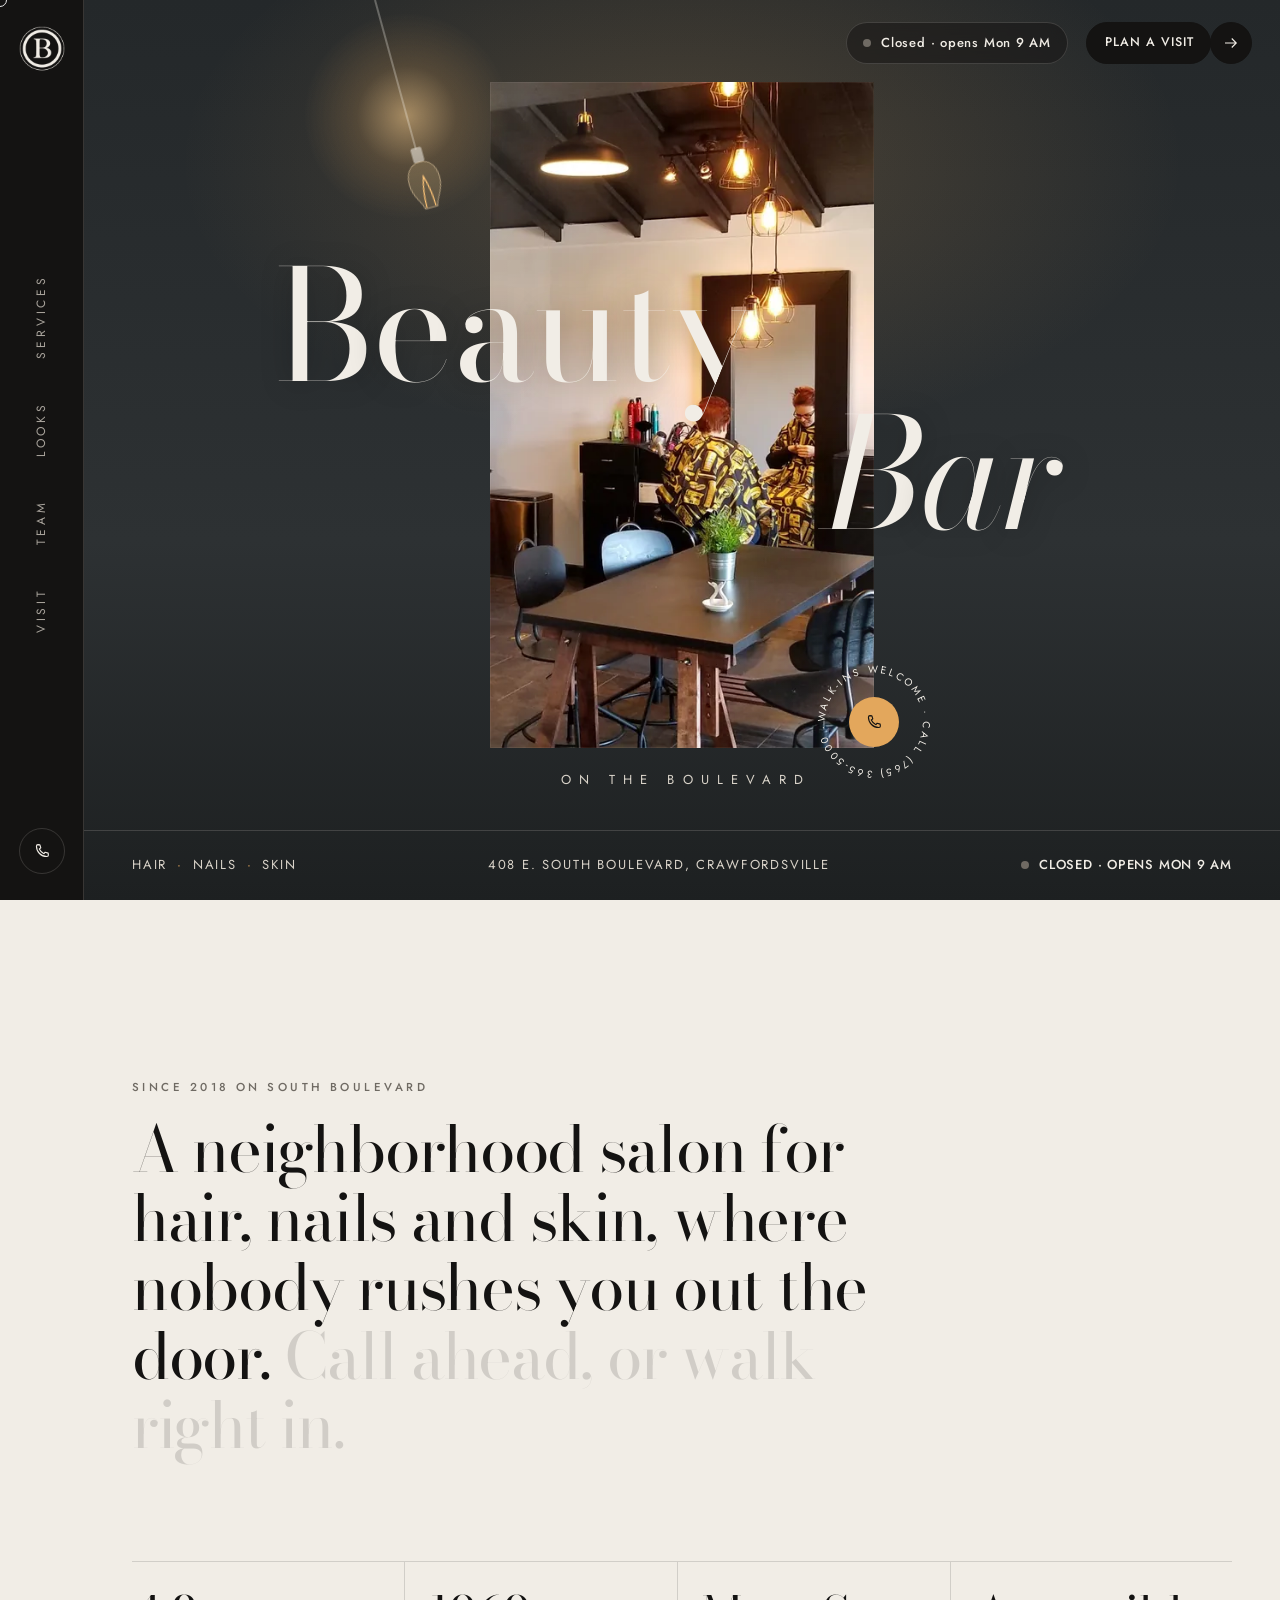
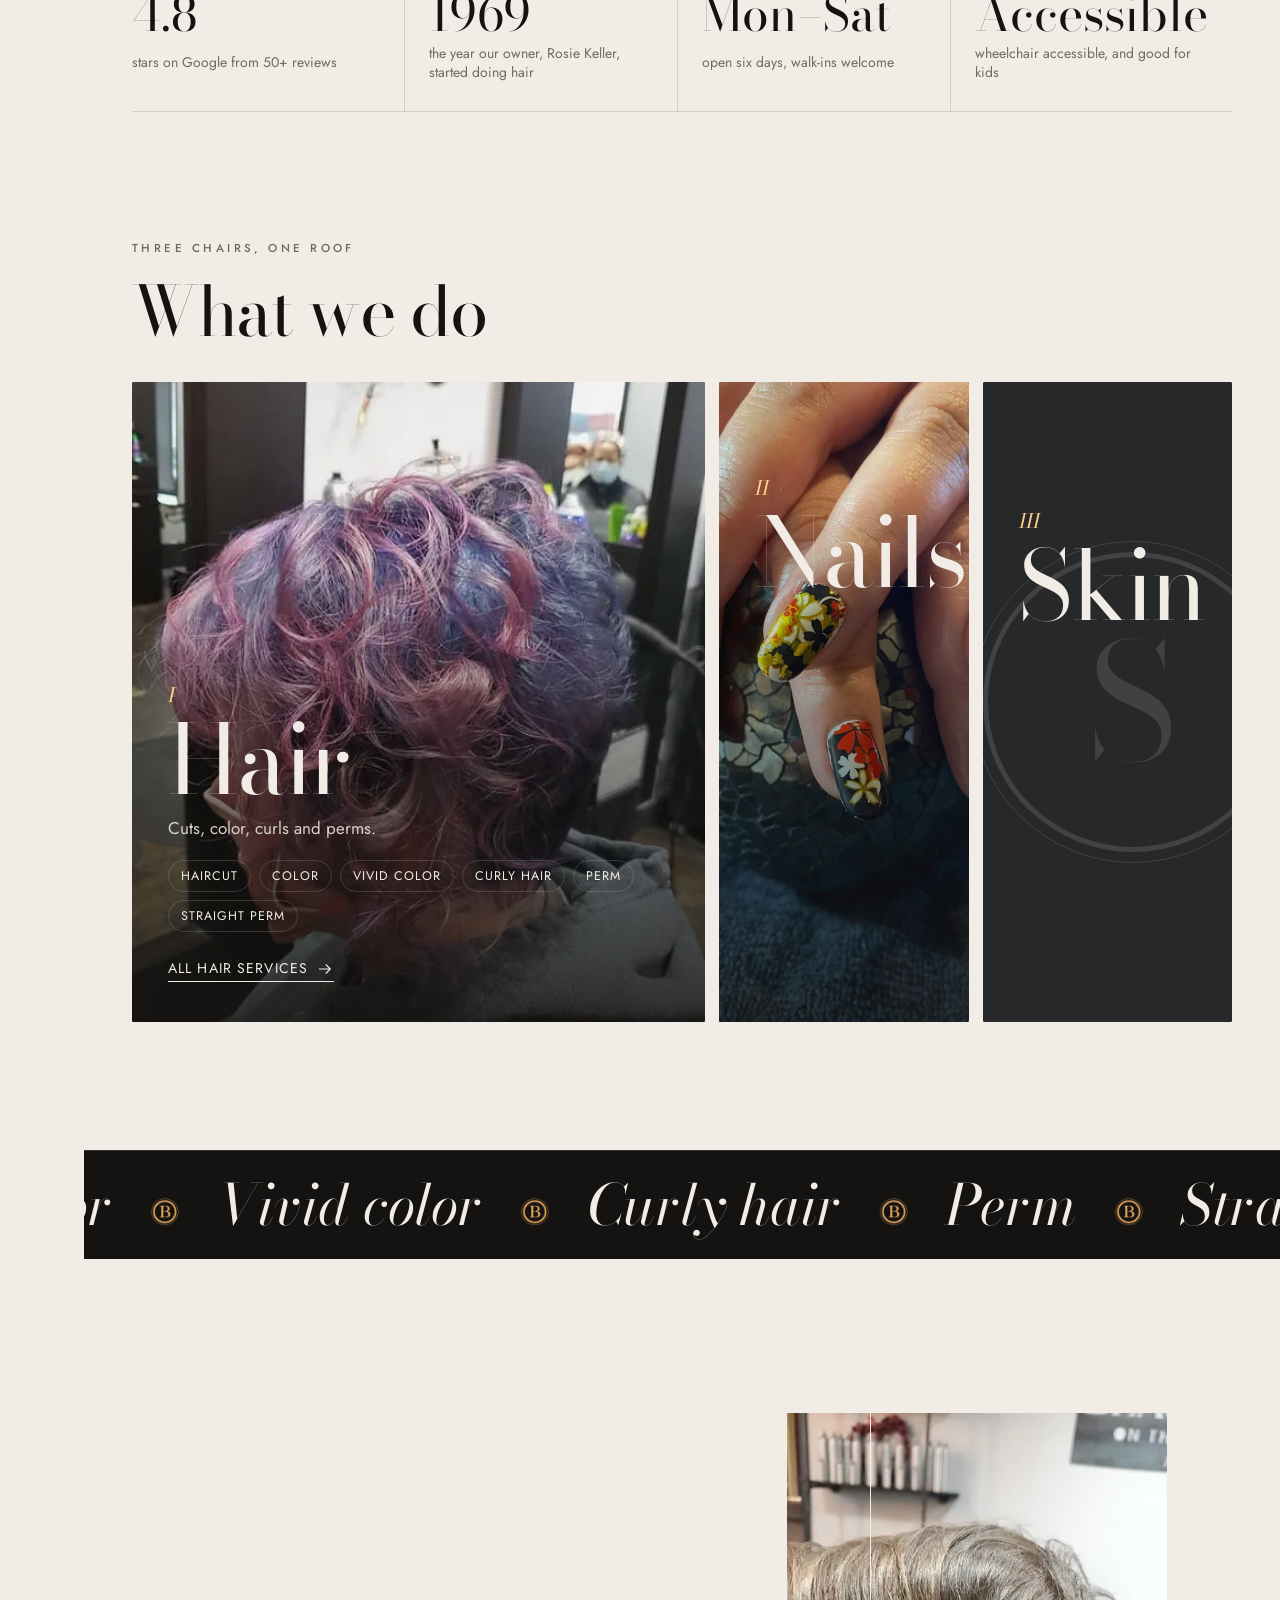
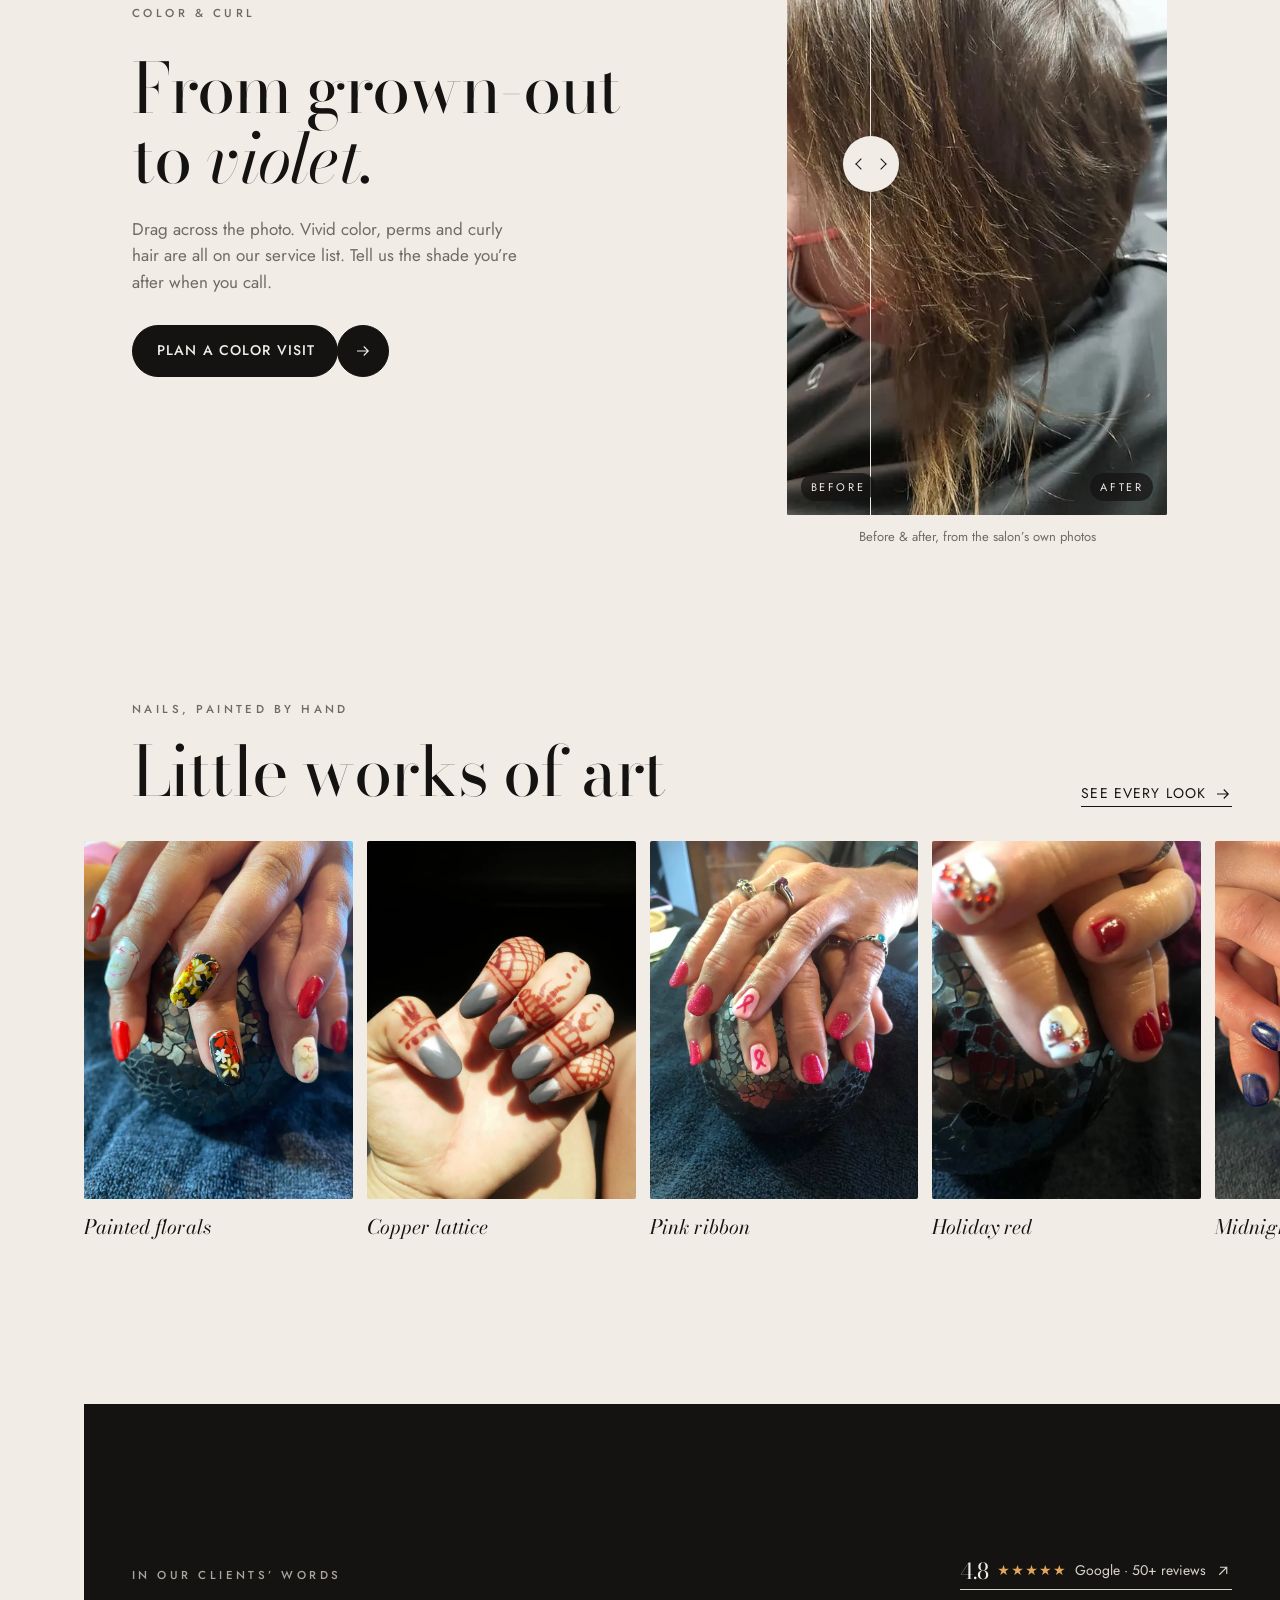
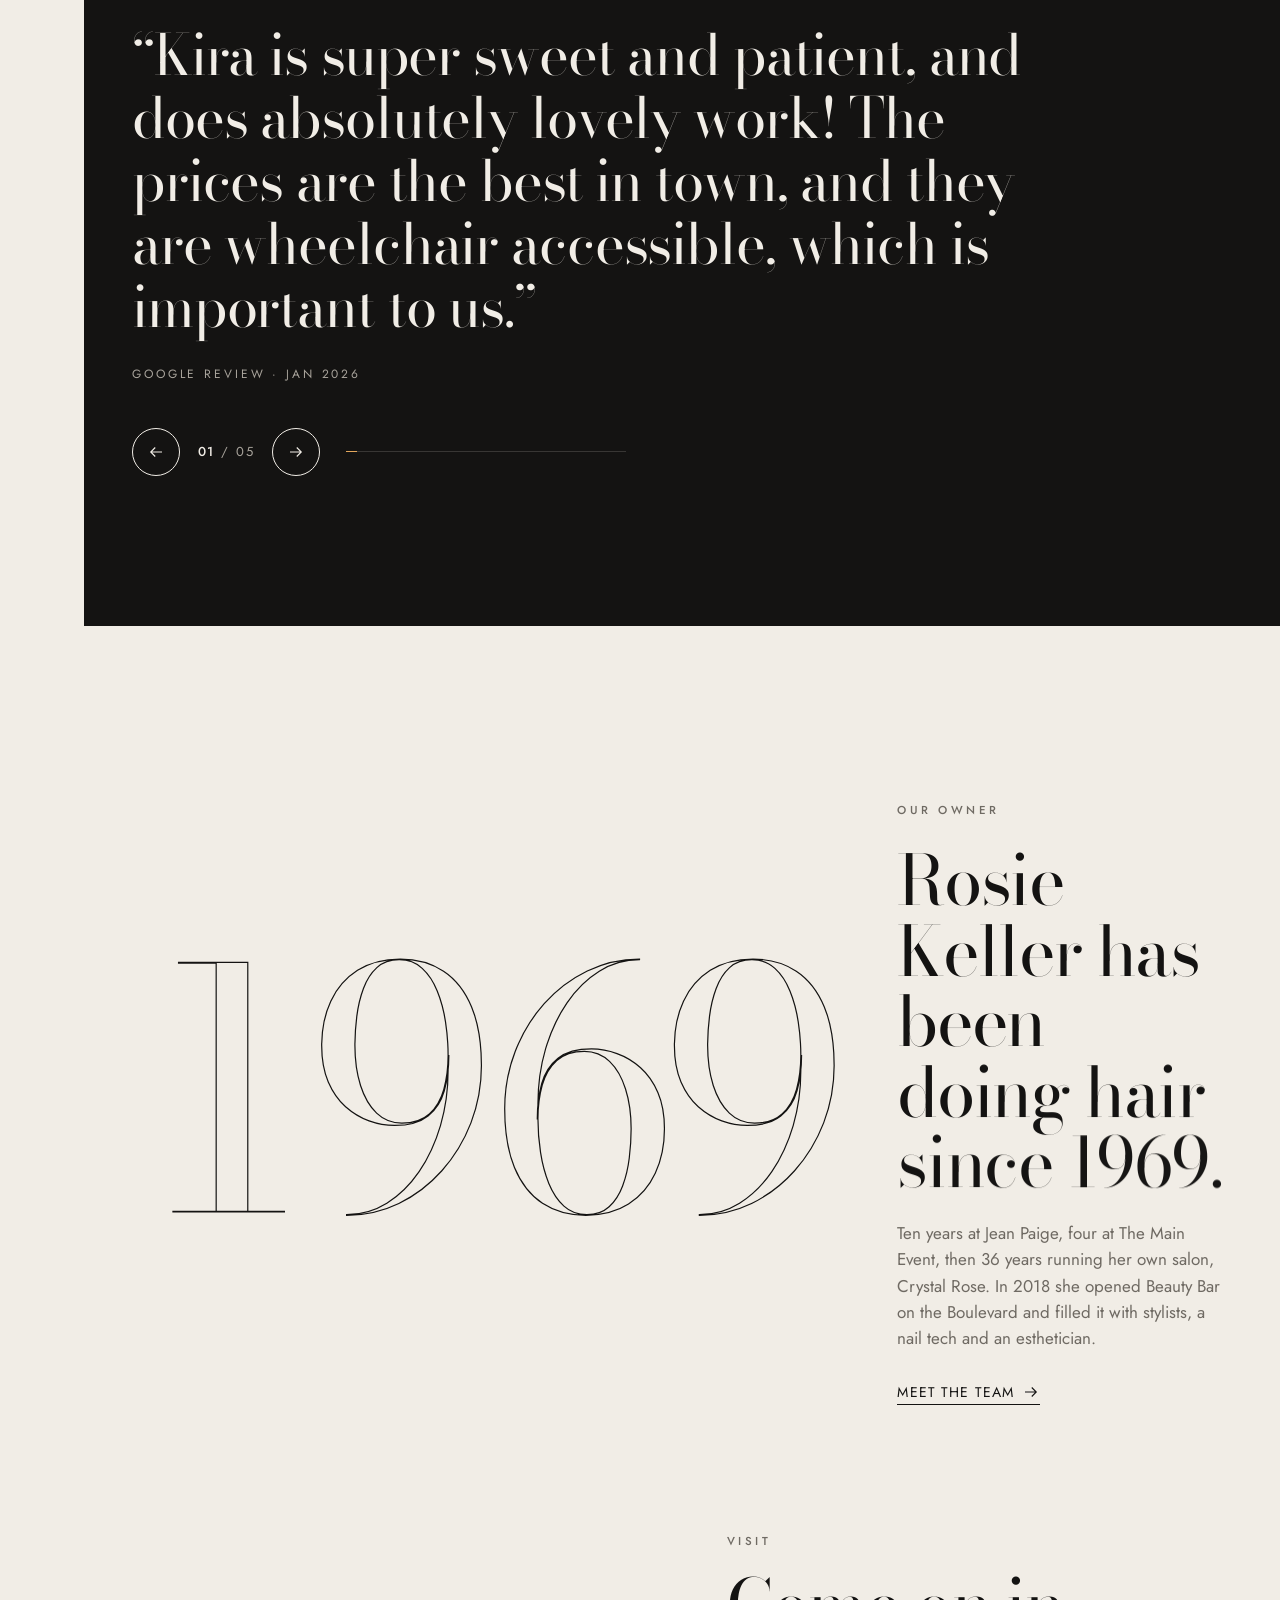
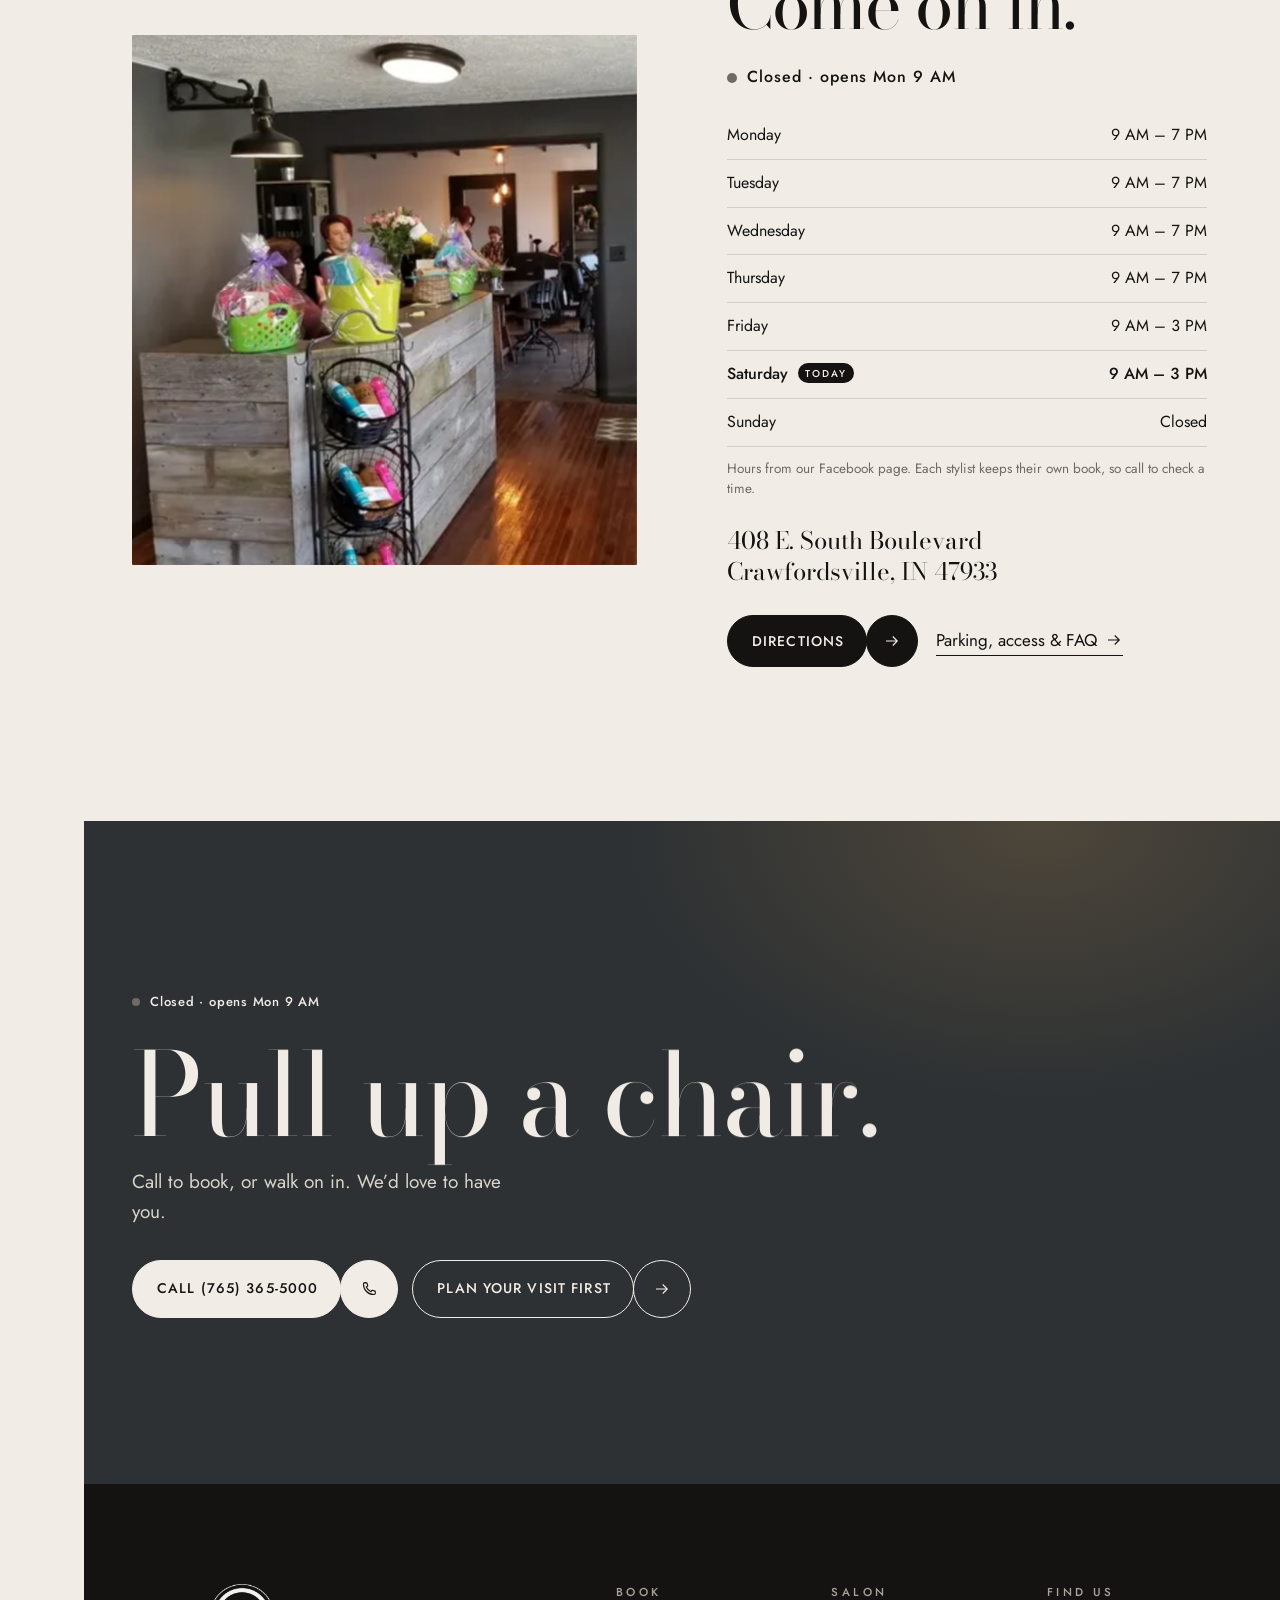
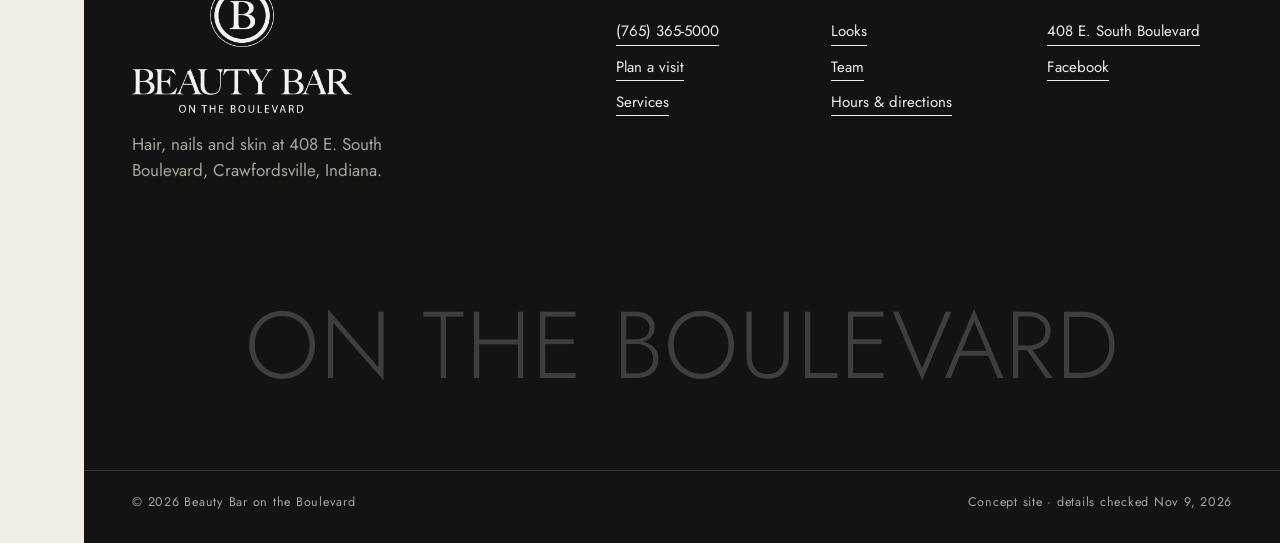
==== index.html @ 1f990bdb "Beauty Bar on the Boulevard concept site" ====
<!doctype html>
<html lang="en" class="no-js">
<head>
<meta charset="utf-8">
<meta name="viewport" content="width=device-width, initial-scale=1, viewport-fit=cover">
<title>Beauty Bar on the Boulevard · Hair, nails &amp; skin in Crawfordsville, IN</title>
<meta name="description" content="Hair, nail and skin salon at 408 E. South Boulevard, Crawfordsville, Indiana. Walk-ins welcome, or call (765) 365-5000.">
<meta name="theme-color" content="#141312">
<meta property="og:title" content="Beauty Bar on the Boulevard · Hair, nails &amp; skin in Crawfordsville, IN"><meta property="og:description" content="Hair, nail and skin salon at 408 E. South Boulevard, Crawfordsville, Indiana. Walk-ins welcome, or call (765) 365-5000."><meta property="og:type" content="website"><meta property="og:url" content="https://justuseflint.github.io/beauty-bar-boulevard/">
<meta property="og:image" content="https://justuseflint.github.io/beauty-bar-boulevard/assets/img/og.jpg">
<meta name="format-detection" content="telephone=no">
<link rel="canonical" href="https://justuseflint.github.io/beauty-bar-boulevard/">
<link rel="icon" href="./assets/img/favicon.png" type="image/png"><link rel="apple-touch-icon" href="./assets/img/apple-touch-icon.png">
<link rel="preconnect" href="https://fonts.googleapis.com"><link rel="preconnect" href="https://fonts.gstatic.com" crossorigin>
<link rel="stylesheet" href="https://fonts.googleapis.com/css2?family=Bodoni+Moda:ital,opsz,wght@0,6..96,400..800;1,6..96,400..700&family=Jost:wght@300..600&display=swap">
<link rel="stylesheet" href="./assets/css/site.css">
<script type="application/ld+json">{"@context":"https://schema.org","@type":"BeautySalon","name":"Beauty Bar on the Boulevard","telephone":"+1-765-365-5000","address":{"@type":"PostalAddress","streetAddress":"408 E. South Boulevard","addressLocality":"Crawfordsville","addressRegion":"IN","postalCode":"47933","addressCountry":"US"},"geo":{"@type":"GeoCoordinates","latitude":40.025111,"longitude":-86.89572},"sameAs":["https://www.facebook.com/beautybarontheboulevard"],"openingHoursSpecification":[{"@type":"OpeningHoursSpecification","dayOfWeek":["Monday","Tuesday","Wednesday","Thursday"],"opens":"09:00","closes":"19:00"},{"@type":"OpeningHoursSpecification","dayOfWeek":["Friday","Saturday"],"opens":"09:00","closes":"15:00"}]}</script>
<script>(function(d,w){var h=d.documentElement;h.className=h.className.replace('no-js','js');var rm=w.matchMedia&&w.matchMedia('(prefers-reduced-motion: reduce)').matches;if(!rm){h.classList.add('motion');try{if(sessionStorage.getItem('bb-pt')==='1')h.classList.add('pt-in')}catch(e){}}else{h.classList.add('no-motion')}setTimeout(function(){if(!w.__bbReady){h.classList.remove('motion','pt-in');h.classList.add('no-motion')}},4000)})(document,window)</script>
</head>
<body class="p-home">
<div class="iris" aria-hidden="true"><div class="iris-mark"><span class="mark " aria-hidden="true"></span></div></div>
<a class="skip" href="#main">Skip to content</a>
<aside class="rail" aria-label="Site">
  <a class="rail-home" href="./" aria-label="Beauty Bar on the Boulevard, home"><span class="mark " aria-hidden="true"></span></a>
  <nav class="rail-nav" aria-label="Primary"><a href="./services/"><span>Services</span></a><a href="./looks/"><span>Looks</span></a><a href="./team/"><span>Team</span></a><a href="./visit/"><span>Visit</span></a></nav>
  <a class="rail-call" href="tel:+17653655000" aria-label="Call (765) 365-5000"><svg class="i" viewBox="0 0 24 24" aria-hidden="true"><path d="M6.6 3.5l2.6.3 1.2 4-2 1.6a12 12 0 006.2 6.2l1.6-2 4 1.2.3 2.6c0 1-.9 2-2 2C10.8 19.4 4.6 13.2 4.6 5.5c0-1.1 1-2 2-2z" fill="none" stroke="currentColor" stroke-width="1.5" stroke-linejoin="round"/></svg></a>
</aside>
<div class="topr">
  <span class="status topr-status" data-status><i></i><span data-status-t>Open Mon–Sat</span></span>
  <a class="btn btn-sm btn-ink topr-plan" href="./plan/" data-magnetic><span class="btn-t">Plan a visit</span><span class="btn-o" aria-hidden="true"><svg class="i-arr" viewBox="0 0 24 24" aria-hidden="true"><path d="M4 12h15M13 6l6 6-6 6" fill="none" stroke="currentColor" stroke-width="1.5"/></svg></span></a>
</div>
<nav class="dock" aria-label="Quick">
  <a class="dock-home" href="./" aria-label="Home"><span class="mark " aria-hidden="true"></span></a>
  <a class="dock-b" href="tel:+17653655000"><svg class="i" viewBox="0 0 24 24" aria-hidden="true"><path d="M6.6 3.5l2.6.3 1.2 4-2 1.6a12 12 0 006.2 6.2l1.6-2 4 1.2.3 2.6c0 1-.9 2-2 2C10.8 19.4 4.6 13.2 4.6 5.5c0-1.1 1-2 2-2z" fill="none" stroke="currentColor" stroke-width="1.5" stroke-linejoin="round"/></svg><span>Call</span></a>
  <a class="dock-b dock-plan" href="./plan/"><span>Plan</span><b class="dock-n" data-tray-n hidden>0</b></a>
  <button class="dock-b dock-menu" type="button" aria-expanded="false" aria-controls="sheet" data-sheet-btn><span class="dm-i"><i></i><i></i></span><span class="dm-t">Index</span></button>
</nav>
<div class="sheet" id="sheet" data-sheet aria-hidden="true">
  <div class="sheet-in">
    <nav class="sheet-nav" aria-label="Mobile"><a href="./"><em>I</em><span>Home</span></a><a href="./services/"><em>II</em><span>Services</span></a><a href="./looks/"><em>III</em><span>Looks</span></a><a href="./team/"><em>IV</em><span>Team</span></a><a href="./visit/"><em>V</em><span>Visit</span></a><a href="./plan/"><em>VI</em><span>Plan a visit</span></a></nav>
    <div class="sheet-foot">
      <span class="status " data-status><i></i><span data-status-t>Open Mon–Sat</span></span>
      <p>408 E. South Boulevard<br>Crawfordsville, IN 47933</p>
      <a class="ul" href="tel:+17653655000">(765) 365-5000</a>
    </div>
  </div>
</div>
<main id="main">

<section class="hero" data-hero>
  <div class="hero-stage">
    <div class="lamp" data-lamp aria-hidden="true">
      <svg viewBox="0 0 60 260" class="lamp-svg"><line x1="30" y1="0" x2="30" y2="168" stroke="currentColor" stroke-width="1.2"/><rect x="24" y="166" width="12" height="16" rx="2" fill="currentColor"/><path d="M30 182c-11 0-17 9-17 21 0 14 9 22 10 30h14c1-8 10-16 10-30 0-12-6-21-17-21z" fill="rgba(255,214,150,.16)" stroke="rgba(255,226,180,.55)" stroke-width="1"/><path d="M25 232c0-12 2-24 5-34 3 10 5 22 5 34" fill="none" stroke="#FFC274" stroke-width="1.3"/></svg>
      <span class="lamp-glow"></span>
    </div>
    <h1 class="hero-h"><span class="sr-only">Beauty Bar on the Boulevard</span><span class="hh hh-1" data-chars aria-hidden="true">Beauty</span><span class="hh hh-2" data-chars aria-hidden="true">Bar</span></h1>
    <div class="mirror" data-mirror>
      <div class="mirror-pic" data-mirror-pic><img src="./assets/img/int-wide.webp" srcset="./assets/img/int-wide-s.webp 800w, ./assets/img/int-wide.webp 1600w" sizes="(min-width:1024px) 70vw, 120vw" alt="Inside Beauty Bar on the Boulevard: black-framed mirrors, Edison-bulb pendants, a brick wall and the shampoo chairs" width="1600" height="778" fetchpriority="high" decoding="async"></div>
    </div>
    <p class="hero-tag" data-track aria-hidden="true">On the Boulevard</p>
    <a class="badge" href="tel:+17653655000" aria-label="Walk-ins welcome. Call (765) 365-5000" data-magnetic>
      <svg viewBox="0 0 200 200" aria-hidden="true"><defs><path id="bc" d="M100,100 m-74,0 a74,74 0 1,1 148,0 a74,74 0 1,1 -148,0"/></defs><text><textPath href="#bc" textLength="460">Walk-ins welcome · Call (765) 365-5000 ·</textPath></text></svg>
      <span class="badge-c"><svg class="i" viewBox="0 0 24 24" aria-hidden="true"><path d="M6.6 3.5l2.6.3 1.2 4-2 1.6a12 12 0 006.2 6.2l1.6-2 4 1.2.3 2.6c0 1-.9 2-2 2C10.8 19.4 4.6 13.2 4.6 5.5c0-1.1 1-2 2-2z" fill="none" stroke="currentColor" stroke-width="1.5" stroke-linejoin="round"/></svg></span>
    </a>
  </div>
  <div class="hero-foot">
    <p>Hair <i>·</i> Nails <i>·</i> Skin</p>
    <p class="hero-addr">408 E. South Boulevard, Crawfordsville</p>
    <span class="status status-inv" data-status><i></i><span data-status-t>Open Mon–Sat</span></span>
  </div>
</section>

<section class="intro wrap" aria-labelledby="intro-h">
  <p class="eb ">Since 2018 on South Boulevard</p>
  <h2 id="intro-h" class="d-lg intro-h" data-scrub>A neighborhood salon for hair, nails and skin, where nobody rushes you out the door. Call ahead, or walk right in.</h2>
  <ul class="facts">
    <li data-rise><b>4.8</b><span>stars on Google from 50+ reviews</span></li>
    <li data-rise><b>1969</b><span>the year our owner, Rosie Keller, started doing hair</span></li>
    <li data-rise><b>Mon–Sat</b><span>open six days, walk-ins welcome</span></li>
    <li data-rise><b>Accessible</b><span>wheelchair accessible, and good for kids</span></li>
  </ul>
</section>

<section class="trio" aria-labelledby="trio-h">
  <div class="wrap trio-head">
    <p class="eb ">Three chairs, one roof</p>
    <h2 id="trio-h" class="d-lg" data-chars>What we do</h2>
  </div>
  <div class="trio-row" data-trio>
    <article class="panel panel-hair is-open" data-panel>
      <div class="panel-bg" data-iris><img src="./assets/img/curls-after-s.webp" srcset="./assets/img/curls-after-s.webp 800w, ./assets/img/curls-after.webp 521w" sizes="(min-width:1024px) 50vw, 100vw" alt="Short violet curls after a color appointment" width="521" height="960" loading="lazy" decoding="async"></div>
      <div class="panel-in">
        <p class="panel-n">I</p>
        <h3 class="panel-h">Hair</h3>
        <p class="panel-l">Cuts, color, curls and perms.</p>
        <ul class="panel-list"><li>Haircut</li><li>Color</li><li>Vivid color</li><li>Curly hair</li><li>Perm</li><li>Straight perm</li></ul>
        <a class="panel-a ul" href="./services/#hair">All hair services <svg class="i-arr" viewBox="0 0 24 24" aria-hidden="true"><path d="M4 12h15M13 6l6 6-6 6" fill="none" stroke="currentColor" stroke-width="1.5"/></svg></a>
      </div>
    </article><article class="panel panel-nails" data-panel>
      <div class="panel-bg" data-iris><img src="./assets/img/nails-floral-s.webp" srcset="./assets/img/nails-floral-s.webp 800w, ./assets/img/nails-floral.webp 1000w" sizes="(min-width:1024px) 50vw, 100vw" alt="Red nails with hand-painted yellow and white florals" width="1000" height="1333" loading="lazy" decoding="async"></div>
      <div class="panel-in">
        <p class="panel-n">II</p>
        <h3 class="panel-h">Nails</h3>
        <p class="panel-l">Manicures, pedicures, gel, acrylic and art.</p>
        <ul class="panel-list"><li>Manicure</li><li>Manicure & pedicure</li><li>Pedicure</li><li>Gel nails</li><li>Acrylic nails</li><li>Fill-in</li></ul>
        <a class="panel-a ul" href="./services/#nails">All nails services <svg class="i-arr" viewBox="0 0 24 24" aria-hidden="true"><path d="M4 12h15M13 6l6 6-6 6" fill="none" stroke="currentColor" stroke-width="1.5"/></svg></a>
      </div>
    </article><article class="panel panel-skin" data-panel>
      <div class="panel-bg panel-type" aria-hidden="true"><span class="ring ring-xl" aria-hidden="true"><span>S</span></span></div>
      <div class="panel-in">
        <p class="panel-n">III</p>
        <h3 class="panel-h">Skin</h3>
        <p class="panel-l">Waxing, facials and lash & brow. Ask what’s on the books.</p>
        <ul class="panel-list"><li>Facial waxing</li><li>Body waxing</li><li>Facial</li><li>Lash & brow tint</li><li>Makeup</li></ul>
        <a class="panel-a ul" href="./services/#skin">All skin services <svg class="i-arr" viewBox="0 0 24 24" aria-hidden="true"><path d="M4 12h15M13 6l6 6-6 6" fill="none" stroke="currentColor" stroke-width="1.5"/></svg></a>
      </div>
    </article>
  </div>
</section>

<section class="mq" aria-hidden="true"><div class="mq-track" data-mq><span>Haircut</span><i><span class="mark " aria-hidden="true"></span></i><span>Color</span><i><span class="mark " aria-hidden="true"></span></i><span>Vivid color</span><i><span class="mark " aria-hidden="true"></span></i><span>Curly hair</span><i><span class="mark " aria-hidden="true"></span></i><span>Perm</span><i><span class="mark " aria-hidden="true"></span></i><span>Straight perm</span><i><span class="mark " aria-hidden="true"></span></i><span>Kids’ cut</span><i><span class="mark " aria-hidden="true"></span></i><span>Extensions</span><i><span class="mark " aria-hidden="true"></span></i><span>Updo</span><i><span class="mark " aria-hidden="true"></span></i><span>Design cut</span><i><span class="mark " aria-hidden="true"></span></i><span>Manicure</span><i><span class="mark " aria-hidden="true"></span></i><span>Manicure & pedicure</span><i><span class="mark " aria-hidden="true"></span></i><span>Pedicure</span><i><span class="mark " aria-hidden="true"></span></i><span>Gel nails</span><i><span class="mark " aria-hidden="true"></span></i><span>Acrylic nails</span><i><span class="mark " aria-hidden="true"></span></i><span>Fill-in</span><i><span class="mark " aria-hidden="true"></span></i><span>Nail art</span><i><span class="mark " aria-hidden="true"></span></i><span>Polish change</span><i><span class="mark " aria-hidden="true"></span></i><span>Polish removal</span><i><span class="mark " aria-hidden="true"></span></i><span>Haircut</span><i><span class="mark " aria-hidden="true"></span></i><span>Color</span><i><span class="mark " aria-hidden="true"></span></i><span>Vivid color</span><i><span class="mark " aria-hidden="true"></span></i><span>Curly hair</span><i><span class="mark " aria-hidden="true"></span></i><span>Perm</span><i><span class="mark " aria-hidden="true"></span></i><span>Straight perm</span><i><span class="mark " aria-hidden="true"></span></i><span>Kids’ cut</span><i><span class="mark " aria-hidden="true"></span></i><span>Extensions</span><i><span class="mark " aria-hidden="true"></span></i><span>Updo</span><i><span class="mark " aria-hidden="true"></span></i><span>Design cut</span><i><span class="mark " aria-hidden="true"></span></i><span>Manicure</span><i><span class="mark " aria-hidden="true"></span></i><span>Manicure & pedicure</span><i><span class="mark " aria-hidden="true"></span></i><span>Pedicure</span><i><span class="mark " aria-hidden="true"></span></i><span>Gel nails</span><i><span class="mark " aria-hidden="true"></span></i><span>Acrylic nails</span><i><span class="mark " aria-hidden="true"></span></i><span>Fill-in</span><i><span class="mark " aria-hidden="true"></span></i><span>Nail art</span><i><span class="mark " aria-hidden="true"></span></i><span>Polish change</span><i><span class="mark " aria-hidden="true"></span></i><span>Polish removal</span><i><span class="mark " aria-hidden="true"></span></i></div></section>

<section class="feat wrap" aria-labelledby="feat-h">
  <div class="feat-copy">
    <p class="eb ">Color &amp; curl</p>
    <h2 id="feat-h" class="d-lg" data-chars>From grown-out to <em>violet.</em></h2>
    <p>Drag across the photo. Vivid color, perms and curly hair are all on our service list. Tell us the shade you&rsquo;re after when you call.</p>
    <a class="btn btn-ink" href="./plan/?s=color,vivid" data-magnetic ><span class="btn-t">Plan a color visit</span><span class="btn-o" aria-hidden="true"><svg class="i-arr" viewBox="0 0 24 24" aria-hidden="true"><path d="M4 12h15M13 6l6 6-6 6" fill="none" stroke="currentColor" stroke-width="1.5"/></svg></span></a>
  </div>
  <figure class="ba" data-ba>
  <div class="ba-stage" data-cursor="Drag">
    <img src="./assets/img/curls-before-s.webp" srcset="./assets/img/curls-before-s.webp 800w, ./assets/img/curls-before.webp 521w" sizes="(min-width:1024px) 34vw, 90vw" alt="Before: grown-out, straight light brown hair, seen from the side" width="521" height="960" loading="lazy" decoding="async" class="ba-img ba-before">
    <div class="ba-after" data-ba-after><img src="./assets/img/curls-after-s.webp" srcset="./assets/img/curls-after-s.webp 800w, ./assets/img/curls-after.webp 521w" sizes="(min-width:1024px) 34vw, 90vw" alt="After: short violet and plum curls, seen from the side" width="521" height="960" loading="lazy" decoding="async" class="ba-img"></div>
    <div class="ba-handle" data-ba-handle aria-hidden="true"><span></span></div>
    <span class="ba-l ba-l1" aria-hidden="true">Before</span><span class="ba-l ba-l2" aria-hidden="true">After</span>
    <input class="ba-range" type="range" min="0" max="100" value="50" aria-label="Slide to compare before and after" data-ba-range>
  </div>
  <figcaption>Before &amp; after, from the salon&rsquo;s own photos</figcaption>
</figure>
</section>

<section class="reel" aria-labelledby="reel-h">
  <div class="wrap reel-head">
    <div><p class="eb ">Nails, painted by hand</p><h2 id="reel-h" class="d-lg" data-chars>Little works of&nbsp;art</h2></div>
    <a class="ul reel-a" href="./looks/">See every look <svg class="i-arr" viewBox="0 0 24 24" aria-hidden="true"><path d="M4 12h15M13 6l6 6-6 6" fill="none" stroke="currentColor" stroke-width="1.5"/></svg></a>
  </div>
  <div class="reel-track" data-reel data-cursor="Drag" tabindex="0" aria-label="Nail art photos, scroll sideways">
    <figure class="reel-it"><img src="./assets/img/nails-floral-s.webp" srcset="./assets/img/nails-floral-s.webp 800w, ./assets/img/nails-floral.webp 1000w" sizes="(min-width:1024px) 22vw, 64vw" alt="Nail art on red" width="1000" height="1333" loading="lazy" decoding="async"><figcaption><span>Painted florals</span></figcaption></figure><figure class="reel-it"><img src="./assets/img/nails-lattice-s.webp" srcset="./assets/img/nails-lattice-s.webp 800w, ./assets/img/nails-lattice.webp 750w" sizes="(min-width:1024px) 22vw, 64vw" alt="Hand-painted grid on gray" width="750" height="1000" loading="lazy" decoding="async"><figcaption><span>Copper lattice</span></figcaption></figure><figure class="reel-it"><img src="./assets/img/nails-ribbon-s.webp" srcset="./assets/img/nails-ribbon-s.webp 800w, ./assets/img/nails-ribbon.webp 1000w" sizes="(min-width:1024px) 22vw, 64vw" alt="Ribbon accent nails" width="1000" height="1333" loading="lazy" decoding="async"><figcaption><span>Pink ribbon</span></figcaption></figure><figure class="reel-it"><img src="./assets/img/nails-holiday-s.webp" srcset="./assets/img/nails-holiday-s.webp 800w, ./assets/img/nails-holiday.webp 720w" sizes="(min-width:1024px) 22vw, 64vw" alt="Red with a bow accent" width="720" height="960" loading="lazy" decoding="async"><figcaption><span>Holiday red</span></figcaption></figure><figure class="reel-it"><img src="./assets/img/nails-blue-s.webp" srcset="./assets/img/nails-blue-s.webp 800w, ./assets/img/nails-blue.webp 1000w" sizes="(min-width:1024px) 22vw, 64vw" alt="Navy with gold detail" width="1000" height="1333" loading="lazy" decoding="async"><figcaption><span>Midnight & gold</span></figcaption></figure><figure class="reel-it"><img src="./assets/img/nails-pink-s.webp" srcset="./assets/img/nails-pink-s.webp 800w, ./assets/img/nails-pink.webp 720w" sizes="(min-width:1024px) 22vw, 64vw" alt="Pink with painted accents" width="720" height="960" loading="lazy" decoding="async"><figcaption><span>Pink marble</span></figcaption></figure><figure class="reel-it"><img src="./assets/img/nails-night-s.webp" srcset="./assets/img/nails-night-s.webp 800w, ./assets/img/nails-night.webp 720w" sizes="(min-width:1024px) 22vw, 64vw" alt="Black with silver art" width="720" height="960" loading="lazy" decoding="async"><figcaption><span>Black & silver</span></figcaption></figure><figure class="reel-it"><img src="./assets/img/nails-slate-s.webp" srcset="./assets/img/nails-slate-s.webp 800w, ./assets/img/nails-slate.webp 720w" sizes="(min-width:1024px) 22vw, 64vw" alt="Black and slate with accents" width="720" height="960" loading="lazy" decoding="async"><figcaption><span>Slate set</span></figcaption></figure>
  </div>
</section>

<section class="voices" aria-labelledby="voices-h" data-voices>
  <div class="wrap voices-in">
    <div class="voices-top">
      <h2 id="voices-h" class="eb">In our clients&rsquo; words</h2>
      <a class="voices-rate ul" href="https://www.google.com/maps/search/?api=1&query=Beauty+Bar+On+The+Boulevard+Crawfordsville+IN" target="_blank" rel="noopener"><b>4.8</b> <span class="stars" aria-hidden="true">★★★★★</span> Google · 50+ reviews <svg class="i-arr" viewBox="0 0 24 24" aria-hidden="true"><path d="M7 17L17 7M8 7h9v9" fill="none" stroke="currentColor" stroke-width="1.5"/></svg></a>
    </div>
    <div class="voices-stage" aria-live="polite">
      <blockquote class="voice is-on" data-voice><p class="d-md">&ldquo;Kira is super sweet and patient, and does absolutely lovely work! The prices are the best in town, and they are wheelchair accessible, which is important to us.&rdquo;</p><footer>Google review · Jan 2026</footer></blockquote><blockquote class="voice" data-voice><p class="d-md">&ldquo;Friendly service and they don’t rush you out the door. My stylist took her time and did as I asked.&rdquo;</p><footer>Google review</footer></blockquote><blockquote class="voice" data-voice><p class="d-md">&ldquo;Marcie did my nails today and she did a fantastic job. You can tell she cares about her work and her clients.&rdquo;</p><footer>Google review · Oct 2023</footer></blockquote><blockquote class="voice" data-voice><p class="d-md">&ldquo;Called for an appointment for a haircut and they got me in the next morning!&rdquo;</p><footer>Google review · Aug 2022</footer></blockquote><blockquote class="voice" data-voice><p class="d-md">&ldquo;One of the best salons I’ve ever been to. Thanks for taking care of my curly hair.&rdquo;</p><footer>Google review</footer></blockquote>
    </div>
    <div class="voices-ctl">
      <button type="button" class="rbtn" data-voice-prev aria-label="Previous review"><svg viewBox="0 0 24 24" aria-hidden="true"><path d="M20 12H5M11 6l-6 6 6 6" fill="none" stroke="currentColor" stroke-width="1.5"/></svg></button>
      <span class="voices-n"><b data-voice-n>01</b> / 05</span>
      <button type="button" class="rbtn" data-voice-next aria-label="Next review"><svg class="i-arr" viewBox="0 0 24 24" aria-hidden="true"><path d="M4 12h15M13 6l6 6-6 6" fill="none" stroke="currentColor" stroke-width="1.5"/></svg></button>
      <span class="voices-bar" aria-hidden="true"><i data-voice-bar></i></span>
    </div>
  </div>
</section>

<section class="since wrap" aria-labelledby="since-h" data-since>
  <div class="since-num" aria-hidden="true"><span data-year>1969</span></div>
  <div class="since-copy">
    <p class="eb ">Our owner</p>
    <h2 id="since-h" class="d-lg" data-chars>Rosie Keller has been doing hair since&nbsp;1969.</h2>
    <p>Ten years at Jean Paige, four at The Main Event, then 36 years running her own salon, Crystal Rose. In 2018 she opened Beauty Bar on the Boulevard and filled it with stylists, a nail tech and an esthetician.</p>
    <a class="ul" href="./team/">Meet the team <svg class="i-arr" viewBox="0 0 24 24" aria-hidden="true"><path d="M4 12h15M13 6l6 6-6 6" fill="none" stroke="currentColor" stroke-width="1.5"/></svg></a>
  </div>
</section>

<section class="visit-b wrap" aria-labelledby="vb-h">
  <div class="vb-pic" data-iris><img src="./assets/img/reception-s.webp" srcset="./assets/img/reception-s.webp 800w, ./assets/img/reception.webp 1600w" sizes="(min-width:1024px) 45vw, 100vw" alt="The reception desk of reclaimed barn wood, with gift baskets and a polish rack" width="1600" height="778" loading="lazy" decoding="async"></div>
  <div class="vb-copy">
    <p class="eb ">Visit</p>
    <h2 id="vb-h" class="d-lg" data-chars>Come on in.</h2>
    <span class="status status-lg" data-status><i></i><span data-status-t>Open Mon–Sat</span></span>
    <table class="hours " data-hours><caption class="sr-only">Opening hours</caption><tbody><tr data-day="1"><th scope="row">Monday</th><td>9 AM – 7 PM</td></tr><tr data-day="2"><th scope="row">Tuesday</th><td>9 AM – 7 PM</td></tr><tr data-day="3"><th scope="row">Wednesday</th><td>9 AM – 7 PM</td></tr><tr data-day="4"><th scope="row">Thursday</th><td>9 AM – 7 PM</td></tr><tr data-day="5"><th scope="row">Friday</th><td>9 AM – 3 PM</td></tr><tr data-day="6"><th scope="row">Saturday</th><td>9 AM – 3 PM</td></tr><tr data-day="0"><th scope="row">Sunday</th><td>Closed</td></tr></tbody></table>
    <p class="fine">Hours from our Facebook page. Each stylist keeps their own book, so call to check a time.</p>
    <p class="vb-addr">408 E. South Boulevard<br>Crawfordsville, IN 47933</p>
    <div class="row-btns"><a class="btn btn-ink" href="https://www.google.com/maps/search/?api=1&query=Beauty+Bar+on+the+Boulevard%2C+408+E+South+Blvd%2C+Crawfordsville%2C+IN+47933" data-magnetic target="_blank" rel="noopener"><span class="btn-t">Directions</span><span class="btn-o" aria-hidden="true"><svg class="i-arr" viewBox="0 0 24 24" aria-hidden="true"><path d="M4 12h15M13 6l6 6-6 6" fill="none" stroke="currentColor" stroke-width="1.5"/></svg></span></a><a class="ul" href="./visit/">Parking, access &amp; FAQ <svg class="i-arr" viewBox="0 0 24 24" aria-hidden="true"><path d="M4 12h15M13 6l6 6-6 6" fill="none" stroke="currentColor" stroke-width="1.5"/></svg></a></div>
  </div>
</section>
</main>
<section class="cta" aria-labelledby="cta-h">
  <div class="cta-in wrap">
    <span class="status status-inv" data-status><i></i><span data-status-t>Open Mon–Sat</span></span>
    <h2 id="cta-h" class="d-xl" data-chars>Pull up a&nbsp;chair.</h2>
    <p class="cta-p">Call to book, or walk on in. We&rsquo;d love to have you.</p>
    <div class="cta-btns"><a class="btn btn-call btn-light btn-lg" href="tel:+17653655000" data-magnetic><span class="btn-t">Call (765) 365-5000</span><span class="btn-o" aria-hidden="true"><svg class="i" viewBox="0 0 24 24" aria-hidden="true"><path d="M6.6 3.5l2.6.3 1.2 4-2 1.6a12 12 0 006.2 6.2l1.6-2 4 1.2.3 2.6c0 1-.9 2-2 2C10.8 19.4 4.6 13.2 4.6 5.5c0-1.1 1-2 2-2z" fill="none" stroke="currentColor" stroke-width="1.5" stroke-linejoin="round"/></svg></span></a><a class="btn btn-ghost-inv btn-lg" href="./plan/" data-magnetic ><span class="btn-t">Plan your visit first</span><span class="btn-o" aria-hidden="true"><svg class="i-arr" viewBox="0 0 24 24" aria-hidden="true"><path d="M4 12h15M13 6l6 6-6 6" fill="none" stroke="currentColor" stroke-width="1.5"/></svg></span></a></div>
  </div>
</section>
<footer class="ftr">
  <div class="wrap ftr-top">
    <div class="ftr-brand">
      <img class="ftr-logo" src="./assets/img/logo.png" alt="Beauty Bar on the Boulevard logo" width="750" height="437" loading="lazy">
      <p>Hair, nails and skin at 408 E. South Boulevard, Crawfordsville, Indiana.</p>
    </div>
    <div class="ftr-cols">
      <div><p class="eb">Book</p><ul><li><a class="ul" href="tel:+17653655000">(765) 365-5000</a></li><li><a class="ul" href="./plan/">Plan a visit</a></li><li><a class="ul" href="./services/">Services</a></li></ul></div>
      <div><p class="eb">Salon</p><ul><li><a class="ul" href="./looks/">Looks</a></li><li><a class="ul" href="./team/">Team</a></li><li><a class="ul" href="./visit/">Hours &amp; directions</a></li></ul></div>
      <div><p class="eb">Find us</p><ul><li><a class="ul" href="https://www.google.com/maps/search/?api=1&query=Beauty+Bar+on+the+Boulevard%2C+408+E+South+Blvd%2C+Crawfordsville%2C+IN+47933" target="_blank" rel="noopener">408 E. South Boulevard</a></li><li><a class="ul" href="https://www.facebook.com/beautybarontheboulevard" target="_blank" rel="noopener">Facebook</a></li></ul></div>
    </div>
  </div>
  <div class="ftr-wm" aria-hidden="true"><span data-track-wm>On the Boulevard</span></div>
  <div class="wrap ftr-base"><span>© 2026 Beauty Bar on the Boulevard</span><span>Concept site · details checked Nov 9, 2026</span></div>
</footer>
<div class="cur" aria-hidden="true"><span class="cur-t"></span></div>
<div class="toast" role="status" aria-live="polite" data-toast></div>
<script src="./assets/vendor/gsap.min.js" defer></script>
<script src="./assets/vendor/ScrollTrigger.min.js" defer></script>
<script src="./assets/vendor/lenis.min.js" defer></script>
<script src="./assets/js/site.js" defer></script>
</body>
</html>
---- assets/css/site.css ----
/* Beauty Bar on the Boulevard — concept. Monochrome Didone salon, Edison-amber accents. Mobile-first. */
:root{
  --ink:#141312; --ink-2:#26282a; --wall:#2d3133; --bone:#f1ede6; --paper:#f8f6f2; --stone:#d9d3c9;
  --mute:#6f6a63; --mute-inv:#a9a49c; --line:rgba(20,19,18,.14); --line-inv:rgba(241,237,230,.16);
  --amber:#e3a75c; --amber-2:#ffcf8a; --brick:#9a4b38;
  --serif:'Bodoni Moda',Didot,'Bodoni 72',Georgia,serif; --sans:'Jost','Futura','Avenir Next',system-ui,sans-serif;
  --rail:0px; --pad:20px; --r:2px; --ease:cubic-bezier(.16,1,.3,1);
  --dock-h:64px;
}
@media (min-width:1024px){:root{--rail:84px;--pad:48px}}
*,*::before,*::after{box-sizing:border-box}
html{-webkit-text-size-adjust:100%;text-size-adjust:100%;overflow-x:clip}
[data-iris]{overflow:hidden}
html.lenis,html.lenis body{height:auto}
.lenis.lenis-smooth{scroll-behavior:auto!important}
body{margin:0;background:var(--bone);color:var(--ink);font-family:var(--sans);font-size:17px;line-height:1.55;font-weight:400;-webkit-font-smoothing:antialiased;overflow-x:clip;padding-left:var(--rail)}
img{display:block;max-width:100%;height:auto}
a{color:inherit;text-decoration:none}
button{font:inherit;color:inherit;background:none;border:0;padding:0;cursor:pointer}
input,textarea{font:inherit;color:inherit}
:focus-visible{outline:2px solid var(--amber);outline-offset:3px}
.sr-only{position:absolute!important;width:1px;height:1px;overflow:hidden;clip:rect(0 0 0 0);white-space:nowrap}
.skip{position:fixed;left:12px;top:-60px;z-index:200;background:var(--ink);color:var(--bone);padding:10px 16px}
.skip:focus{top:12px}
.wrap{width:100%;max-width:1360px;margin:0 auto;padding:0 var(--pad)}
main{display:block}

/* type */
.d-xxl,.d-xl,.d-lg,.d-md{font-family:var(--serif);font-weight:400;letter-spacing:-.02em;margin:0;font-optical-sizing:auto}
.d-xxl{font-size:clamp(48px,11vw,150px);line-height:.92}
.d-xl{font-size:clamp(46px,9vw,132px);line-height:.95}
.d-lg{font-size:clamp(34px,5.4vw,72px);line-height:1.02}
.d-md{font-size:clamp(24px,2.8vw,38px);line-height:1.18}
.d-xxl em,.d-xl em,.d-lg em,.d-md em{font-style:italic}
.eb{font-family:var(--sans);font-size:11.5px;font-weight:500;letter-spacing:.3em;text-transform:uppercase;margin:0 0 18px;color:var(--mute)}
.fine{font-size:13.5px;color:var(--mute);margin:12px 0 0;line-height:1.5}
.ul{background:linear-gradient(currentColor,currentColor) 0 100%/100% 1px no-repeat;transition:background-size .5s var(--ease);padding-bottom:2px;display:inline-flex;align-items:center;gap:8px}
.ul:hover{background-size:0 1px;background-position:100% 100%}
.i{width:18px;height:18px;flex:none}
.i-arr{width:18px;height:18px;flex:none}
.tag{display:inline-block;font-family:var(--sans);font-size:10.5px;letter-spacing:.18em;text-transform:uppercase;border:1px solid currentColor;padding:3px 8px 2px;border-radius:99px;vertical-align:middle;margin-left:8px;color:var(--brick)}

/* monogram (mask of the real logo mark) */
.mark{display:inline-block;width:40px;height:40px;background:currentColor;-webkit-mask:url(../img/mark.png) center/contain no-repeat;mask:url(../img/mark.png) center/contain no-repeat}
.ring{display:inline-grid;place-items:center;border-radius:50%;border:2px solid currentColor;position:relative;flex:none;font-family:var(--serif);aspect-ratio:1}
.ring::before{content:"";position:absolute;inset:-7px;border:1px solid currentColor;border-radius:50%}
.ring-lg{width:92px;font-size:44px}
.ring-xl{width:min(56vw,300px);font-size:min(30vw,160px);border-width:5px}
.ring-xl::before{inset:-16px;border-width:1.5px}

/* buttons */
.btn{--bh:52px;display:inline-flex;align-items:center;gap:0;height:var(--bh);border-radius:99px;font-size:14px;font-weight:500;letter-spacing:.08em;text-transform:uppercase;white-space:nowrap;position:relative;isolation:isolate;transition:color .4s var(--ease)}
.btn-t{padding:0 22px 0 24px;display:inline-flex;align-items:center;height:100%;border-radius:99px;border:1px solid currentColor;position:relative;z-index:1}
.btn-o{width:var(--bh);height:var(--bh);border-radius:50%;display:grid;place-items:center;border:1px solid currentColor;margin-left:-1px}
.btn-o svg{transition:transform .6s var(--ease)}
@media (hover:hover){.btn:hover .btn-o .i-arr{transform:rotate(-45deg)}.btn:hover .btn-o .i-plus{transform:rotate(90deg)}.btn-call:hover .btn-o .i{transform:rotate(-12deg) scale(1.08)}}
.btn-ink{color:var(--ink)}
.btn-ink .btn-t{background:var(--ink);color:var(--bone);border-color:var(--ink)}
.btn-ink .btn-o{background:var(--ink);color:var(--bone);border-color:var(--ink)}
.btn-light .btn-t,.btn-light .btn-o{background:var(--bone);color:var(--ink);border-color:var(--bone)}
.btn-ghost{color:var(--ink)}
.btn-ghost:hover .btn-t{background:var(--ink);color:var(--bone)}
.btn-ghost .btn-t{transition:background .4s var(--ease),color .4s var(--ease)}
.btn-ghost-inv{color:var(--bone)}
.btn-ghost-inv:hover .btn-t{background:var(--bone);color:var(--ink)}
.btn-sm{--bh:42px;font-size:12.5px}.btn-sm .btn-t{padding:0 16px 0 18px}
.btn-lg{--bh:58px}
.btn-block{display:flex;width:100%}.btn-block .btn-t{flex:1;justify-content:center}
.btn:not(:has(.btn-o)) .btn-t{padding:0 26px}
.linkbtn{font-size:14px;color:var(--mute);text-decoration:underline;text-underline-offset:3px;padding:8px 0}
.row-btns{display:flex;flex-wrap:wrap;gap:14px 18px;align-items:center;margin-top:28px}
.rbtn{width:48px;height:48px;border-radius:50%;border:1px solid currentColor;display:grid;place-items:center;transition:background .3s,color .3s}
.rbtn svg{width:18px;height:18px}
.rbtn:hover{background:var(--ink);color:var(--bone)}
.rbtn-inv:hover{background:var(--bone);color:var(--ink)}

/* status */
.status{display:inline-flex;align-items:center;gap:10px;font-size:13px;letter-spacing:.06em;font-weight:500}
.status i{width:8px;height:8px;border-radius:50%;background:var(--mute);position:relative;flex:none}
.status.is-open i{background:#3fa66a}
.status.is-open i::after{content:"";position:absolute;inset:-4px;border-radius:50%;border:1px solid #3fa66a;animation:pulse 2.4s var(--ease) infinite}
.status.is-soon i{background:var(--amber)}
@keyframes pulse{0%{transform:scale(.6);opacity:1}100%{transform:scale(2.2);opacity:0}}
.status-inv{color:var(--bone)}
.status-lg{font-size:16px;margin-bottom:22px}
.status-lg i{width:10px;height:10px}

/* rail (desktop) */
.rail{display:none}
@media (min-width:1024px){
  .rail{display:flex;flex-direction:column;align-items:center;justify-content:space-between;position:fixed;left:0;top:0;bottom:0;width:var(--rail);background:var(--ink);color:var(--bone);z-index:60;padding:26px 0;border-right:1px solid var(--line-inv)}
  .rail-home .mark{width:46px;height:46px;transition:transform .8s var(--ease)}
  .rail-home:hover .mark{transform:rotate(-360deg)}
  .rail-nav{display:flex;flex-direction:column;gap:30px}
  .rail-nav a{writing-mode:vertical-rl;transform:rotate(180deg);font-size:12px;letter-spacing:.32em;text-transform:uppercase;padding:6px 0;position:relative;color:var(--mute-inv);transition:color .3s}
  .rail-nav a:hover,.rail-nav a[aria-current]{color:var(--bone)}
  .rail-nav a[aria-current]::before{content:"";position:absolute;left:-10px;top:50%;width:5px;height:5px;border-radius:50%;background:var(--amber);transform:translateY(-50%)}
  .rail-call{width:46px;height:46px;border-radius:50%;border:1px solid var(--line-inv);display:grid;place-items:center;transition:background .3s,color .3s}
  .rail-call:hover{background:var(--bone);color:var(--ink)}
}
.topr{display:none}
@media (min-width:1024px){
  .topr{display:flex;align-items:center;gap:18px;position:fixed;top:22px;right:28px;z-index:55;transition:transform .6s var(--ease),opacity .4s}
  .topr-status{background:rgba(241,237,230,.88);backdrop-filter:blur(10px);-webkit-backdrop-filter:blur(10px);padding:0 16px;height:42px;border-radius:99px;border:1px solid var(--line)}
  .p-home .topr-status{background:rgba(20,19,18,.5);color:var(--bone);border-color:var(--line-inv)}
  html.dock-hide .topr{transform:translateY(-90px)}
}

/* dock (mobile) */
.dock{position:fixed;left:50%;bottom:calc(12px + env(safe-area-inset-bottom));transform:translateX(-50%);z-index:70;display:flex;align-items:center;gap:2px;background:rgba(20,19,18,.94);backdrop-filter:blur(12px);-webkit-backdrop-filter:blur(12px);color:var(--bone);border-radius:99px;padding:6px;height:var(--dock-h);box-shadow:0 16px 40px -12px rgba(0,0,0,.45);transition:transform .6s var(--ease);width:max-content;max-width:calc(100vw - 20px)}
html.dock-hide .dock{transform:translate(-50%,120px)}
html.sheet-open .dock{transform:translateX(-50%)}
.dock-home{width:52px;height:52px;display:grid;place-items:center;border-radius:50%}
.dock-home .mark{width:36px;height:36px}
.dock-b{height:52px;display:inline-flex;align-items:center;gap:8px;padding:0 15px;border-radius:99px;font-size:12.5px;letter-spacing:.14em;text-transform:uppercase;font-weight:500;position:relative}
.dock-plan{background:var(--bone);color:var(--ink)}
.dock-n{position:absolute;top:-4px;right:-2px;min-width:20px;height:20px;border-radius:99px;background:var(--amber);color:var(--ink);font-size:11px;display:grid;place-items:center;padding:0 5px;letter-spacing:0}
.dock-n[hidden]{display:none}
.dm-i{width:16px;height:10px;position:relative;display:inline-block}
.dm-i i{position:absolute;left:0;right:0;height:1.5px;background:currentColor;transition:transform .5s var(--ease)}
.dm-i i:first-child{top:1px}.dm-i i:last-child{bottom:1px}
html.sheet-open .dm-i i:first-child{transform:translateY(3.5px) rotate(45deg)}
html.sheet-open .dm-i i:last-child{transform:translateY(-3.5px) rotate(-45deg)}
@media (max-width:370px){.dock-b{padding:0 11px;letter-spacing:.08em}.dm-t{display:none}}
@media (min-width:1024px){.dock{display:none}}

/* index sheet */
.sheet{position:fixed;inset:0;z-index:65;background:var(--ink);color:var(--bone);clip-path:circle(0% at var(--sx,85%) var(--sy,95%));visibility:hidden;transition:clip-path .8s var(--ease),visibility 0s .8s}
html.sheet-open .sheet{clip-path:circle(150% at var(--sx,85%) var(--sy,95%));visibility:visible;transition:clip-path .9s var(--ease),visibility 0s}
.sheet-in{height:100%;display:flex;flex-direction:column;justify-content:space-between;padding:calc(40px + env(safe-area-inset-top)) var(--pad) calc(var(--dock-h) + 40px + env(safe-area-inset-bottom));overflow:auto}
.sheet-nav{display:flex;flex-direction:column}
.sheet-nav a{display:flex;align-items:baseline;gap:16px;padding:10px 0;border-bottom:1px solid var(--line-inv);font-family:var(--serif);font-size:clamp(34px,10vw,54px);line-height:1.1}
.sheet-nav em{font-size:14px;font-family:var(--sans);font-style:normal;letter-spacing:.2em;color:var(--amber);width:28px}
.sheet-foot{display:grid;gap:12px;font-size:15px;color:var(--mute-inv);margin-top:28px}
.sheet-foot p{margin:0}
.sheet-foot a{color:var(--bone);justify-self:start}
@media (min-width:1024px){.sheet{display:none}}

/* page transition iris */
.iris{position:fixed;inset:0;z-index:300;background:var(--ink);color:var(--bone);pointer-events:none;clip-path:circle(0% at var(--ix,50%) var(--iy,50%));display:grid;place-items:center}
.iris-mark .mark{width:72px;height:72px;opacity:0}
html.pt-in .iris{clip-path:circle(150% at 50% 50%)}
html.pt-in .iris-mark .mark{opacity:1}

/* cursor */
.cur{display:none}
@media (hover:hover) and (pointer:fine){
  html.motion .cur{display:grid;place-items:center;position:fixed;left:0;top:0;width:14px;height:14px;margin:-7px 0 0 -7px;border-radius:50%;border:1px solid var(--ink);z-index:250;pointer-events:none;mix-blend-mode:difference;border-color:#fff;transition:width .45s var(--ease),height .45s var(--ease),margin .45s var(--ease),background .3s}
  html.motion .cur.is-label{width:84px;height:84px;margin:-42px 0 0 -42px;background:#fff;mix-blend-mode:normal;background:var(--bone);border-color:var(--bone)}
  html.motion .cur.is-link{width:44px;height:44px;margin:-22px 0 0 -22px}
  .cur-t{font-size:11px;letter-spacing:.2em;text-transform:uppercase;color:var(--ink);opacity:0;transition:opacity .3s}
  .cur.is-label .cur-t{opacity:1}
}

/* toast */
.toast{position:fixed;left:50%;bottom:calc(var(--dock-h) + 28px + env(safe-area-inset-bottom));transform:translate(-50%,20px);background:var(--ink);color:var(--bone);padding:12px 20px;border-radius:99px;font-size:14px;opacity:0;pointer-events:none;transition:opacity .3s,transform .5s var(--ease);z-index:90;white-space:nowrap}
.toast.is-on{opacity:1;transform:translate(-50%,0)}
@media (min-width:1024px){.toast{bottom:32px;left:calc(50% + var(--rail)/2)}}

/* char reveal (motion only) */
.ch{display:inline-block;will-change:transform,filter,opacity}
.wd{display:inline-block;white-space:nowrap}

/* ---------------- HERO ---------------- */
.hero{position:relative;background:var(--wall);color:var(--bone);min-height:100svh;display:flex;flex-direction:column;overflow:hidden}
.hero::before{content:"";position:absolute;inset:0;background:radial-gradient(60% 45% at 50% 18%,rgba(227,167,92,.20),transparent 70%),linear-gradient(180deg,#24282a 0%,#2d3133 60%,#1d2021 100%);pointer-events:none}
.hero-stage{position:relative;flex:1;display:grid;grid-template-rows:auto 1fr auto;justify-items:center;padding:calc(64px + env(safe-area-inset-top)) var(--pad) 40px;min-height:calc(100svh - 120px)}
.lamp{position:absolute;top:0;left:50%;width:60px;margin-left:-30px;height:min(32vh,260px);transform-origin:50% 0;z-index:4;color:rgba(241,237,230,.55);pointer-events:none}
.lamp-svg{width:100%;height:100%;display:block;overflow:visible}
.lamp-glow{position:absolute;left:50%;bottom:4%;width:220px;height:220px;margin-left:-110px;border-radius:50%;background:radial-gradient(circle,rgba(255,207,138,.55) 0%,rgba(227,167,92,.18) 32%,transparent 66%);mix-blend-mode:screen;animation:flicker 7s steps(1) infinite}
@keyframes flicker{0%,100%{opacity:1}47%{opacity:.92}48%{opacity:.75}49%{opacity:1}}
.hero-h{margin:0;font-family:var(--serif);font-weight:400;line-height:.8;letter-spacing:-.035em;display:contents}
.hh{font-size:clamp(84px,27vw,300px);position:relative;z-index:3;text-transform:none}
.hh-1{grid-row:1;justify-self:start;margin-top:min(17vh,150px)}
.hh-2{grid-row:3;justify-self:end;font-style:italic;margin-top:-.32em}
.mirror{grid-row:2;position:relative;z-index:2;width:min(66vw,420px);height:100%;min-height:300px;max-height:56svh;margin-top:-.28em;align-self:stretch}
.mirror::before{content:"";position:absolute;inset:-10px;border:10px solid #0e0d0c;box-shadow:0 30px 70px -20px rgba(0,0,0,.7),inset 0 0 0 1px rgba(255,255,255,.06);z-index:2;pointer-events:none}
.mirror-pic{position:absolute;inset:0;overflow:hidden;background:#111}
.mirror-pic img{width:100%;height:100%;object-fit:cover;object-position:58% 50%;transform-origin:50% 50%}
.mirror-pic::after{content:"";position:absolute;inset:0;background:linear-gradient(115deg,rgba(255,255,255,.14) 0%,transparent 28%,transparent 70%,rgba(255,255,255,.06) 100%);pointer-events:none}
.hero-tag{position:absolute;left:0;right:0;bottom:10px;text-align:center;margin:0;font-size:12px;letter-spacing:.62em;text-transform:uppercase;font-weight:400;padding-left:.62em;z-index:3;color:var(--stone)}
.badge{position:absolute;z-index:5;left:calc(var(--pad) - 6px);top:58%;width:100px;height:100px;border-radius:50%;display:grid;place-items:center;color:var(--bone)}
.badge>svg{position:absolute;inset:0;width:100%;height:100%;animation:spin 22s linear infinite;font-family:var(--sans);font-size:15.5px;letter-spacing:.12em;text-transform:uppercase;fill:currentColor}
.badge-c{width:50px;height:50px;border-radius:50%;background:var(--amber);color:var(--ink);display:grid;place-items:center;transition:transform .5s var(--ease)}
.badge:hover .badge-c{transform:scale(1.12)}
@keyframes spin{to{transform:rotate(360deg)}}
.hero-foot{position:relative;z-index:3;display:flex;flex-wrap:wrap;justify-content:space-between;align-items:center;gap:10px 20px;padding:18px var(--pad) calc(var(--dock-h) + 30px + env(safe-area-inset-bottom));border-top:1px solid var(--line-inv);font-size:13px;letter-spacing:.14em;text-transform:uppercase;color:var(--stone)}
.hero-foot p{margin:0}
.hero-foot i{font-style:normal;color:var(--amber);padding:0 4px}
.hero-addr{display:none}
@media (min-width:700px){.hero-addr{display:block}}
@media (min-width:1024px){
  .hero-stage{grid-template-columns:minmax(0,1fr) auto minmax(0,1fr);grid-template-rows:1fr;align-items:center;padding:0 var(--pad);min-height:calc(100svh - 70px)}
  .hh{font-size:min(12vw,215px);position:absolute;margin:0;text-shadow:0 2px 30px rgba(0,0,0,.25)}
  .hh-1{right:calc(50% - min(15vw,220px)*.38);top:calc(50% - .98em)}
  .hh-2{left:calc(50% + min(15vw,220px) - .32em);top:calc(50% - .02em)}
  .mirror{grid-column:2;grid-row:1;width:min(30vw,440px);height:min(74svh,700px);max-height:none;margin:0;align-self:center}
  .lamp{height:min(27vh,240px);left:calc(50% - min(15vw,220px) - min(9vw,130px))}
  .hero-tag{bottom:auto;top:calc(50% + min(37svh,350px) + 22px);font-size:13px}
  .badge{left:calc(50% + min(15vw,220px) - 66px);top:calc(50% + min(37svh,350px) - 92px);width:132px;height:132px}
  .hero-foot{padding:20px var(--pad);min-height:70px}
}

/* ---------------- INTRO ---------------- */
.intro{padding-top:clamp(90px,14vw,180px);padding-bottom:clamp(70px,10vw,140px)}
.intro-h{max-width:20ch;font-size:clamp(32px,5vw,68px);line-height:1.08}
.scrub-w{transition:none}
.facts{list-style:none;margin:clamp(50px,8vw,100px) 0 0;padding:0;display:grid;grid-template-columns:1fr 1fr;border-top:1px solid var(--line)}
.facts li{padding:22px 16px 22px 0;border-bottom:1px solid var(--line);display:grid;gap:6px}
.facts li:nth-child(odd){border-right:1px solid var(--line)}
.facts li:nth-child(even){padding-left:16px}
.facts b{font-family:var(--serif);font-weight:400;font-size:clamp(30px,4vw,48px);line-height:1}
.facts span{font-size:14px;color:var(--mute);line-height:1.4}
@media (min-width:900px){.facts{grid-template-columns:repeat(4,1fr)}.facts li{border-right:1px solid var(--line);padding:28px 24px}.facts li:first-child{padding-left:0}.facts li:last-child{border-right:0}.facts li:nth-child(even){padding-left:24px}}

/* ---------------- TRIO ---------------- */
.trio{padding-bottom:clamp(70px,10vw,140px)}
.trio-head{margin-bottom:36px}
.trio-row{display:grid;gap:12px;padding:0 var(--pad);max-width:1360px;margin:0 auto}
.panel{position:relative;min-height:440px;overflow:hidden;color:var(--bone);background:var(--ink);display:flex;align-items:flex-end;border-radius:var(--r)}
.panel-bg{position:absolute;inset:0}
.panel-bg img{width:100%;height:100%;object-fit:cover;transform:scale(1.04);transition:transform 1.4s var(--ease)}
.panel-bg::after{content:"";position:absolute;inset:0;background:linear-gradient(180deg,rgba(20,19,18,.05) 20%,rgba(20,19,18,.82) 100%)}
.panel-type{display:grid;place-items:center;background:var(--ink-2);color:rgba(241,237,230,.13)}
.panel-type::after{display:none}
.panel-in{position:relative;padding:28px 24px 26px;width:100%}
.panel-n{font-family:var(--serif);font-style:italic;font-size:20px;margin:0 0 4px;color:var(--amber-2)}
.panel-h{font-family:var(--serif);font-weight:400;font-size:clamp(54px,8vw,96px);line-height:.95;margin:0 0 10px;letter-spacing:-.02em}
.panel-l{margin:0 0 18px;max-width:34ch;color:var(--stone)}
.panel-list{list-style:none;margin:0 0 22px;padding:0;display:flex;flex-wrap:wrap;gap:8px}
.panel-list li{font-size:12.5px;letter-spacing:.08em;text-transform:uppercase;border:1px solid var(--line-inv);border-radius:99px;padding:6px 12px 5px}
.panel-a{font-size:14px;letter-spacing:.08em;text-transform:uppercase}
@media (min-width:1024px){
  .trio-row{display:flex;height:640px;gap:14px}
  .panel{flex:1;min-height:0;transition:flex 1s var(--ease)}
  .panel.is-open{flex:2.3}
  .panel:hover .panel-bg img{transform:scale(1.0)}
  .panel .panel-list,.panel .panel-l,.panel .panel-a{opacity:0;transform:translateY(14px);transition:opacity .5s,transform .7s var(--ease)}
  .panel.is-open .panel-list,.panel.is-open .panel-l,.panel.is-open .panel-a{opacity:1;transform:none;transition-delay:.25s}
  .panel-in{padding:40px 36px}
  .panel-h{white-space:nowrap}
}

/* marquee */
.mq{background:var(--ink);color:var(--bone);overflow:hidden;padding:26px 0;border-top:1px solid var(--line-inv)}
.mq-track{display:flex;align-items:center;width:max-content;font-family:var(--serif);font-style:italic;font-size:clamp(30px,4.4vw,60px);line-height:1;white-space:nowrap}
.mq-track span{padding:0 26px}
.mq-track i .mark{width:28px;height:28px;color:var(--amber);vertical-align:middle}
html.no-motion .mq-track,html:not(.motion) .mq-track{animation:mq 80s linear infinite}
@keyframes mq{to{transform:translateX(-50%)}}

/* ---------------- FEATURE / BEFORE-AFTER ---------------- */
.feat{display:grid;gap:40px;padding-top:clamp(80px,12vw,160px);padding-bottom:clamp(80px,12vw,160px);align-items:center}
.feat-copy p{max-width:40ch;color:var(--mute);margin:22px 0 30px}
@media (min-width:1024px){.feat{grid-template-columns:1fr 1fr;gap:80px}.feat .ba{max-width:520px;justify-self:end;width:100%}}
.ba{margin:0}
.ba-stage{position:relative;aspect-ratio:521/960;max-height:78svh;margin:0 auto;overflow:hidden;background:#222;user-select:none;-webkit-user-select:none;touch-action:pan-y;border-radius:var(--r)}
.ba-img{position:absolute;inset:0;width:100%;height:100%;object-fit:cover}
.ba-after{position:absolute;inset:0;clip-path:inset(0 0 0 var(--ba,50%))}
.ba-after img{position:absolute;inset:0;width:100%;height:100%;object-fit:cover}
.ba-handle{position:absolute;top:0;bottom:0;left:var(--ba,50%);width:0;pointer-events:none}
.ba-handle::before{content:"";position:absolute;top:0;bottom:0;left:-.5px;width:1px;background:var(--bone)}
.ba-handle span{position:absolute;top:50%;left:0;width:56px;height:56px;margin:-28px 0 0 -28px;border-radius:50%;background:var(--bone);box-shadow:0 8px 24px rgba(0,0,0,.3)}
.ba-handle span::before,.ba-handle span::after{content:"";position:absolute;top:50%;width:8px;height:8px;border-top:1.5px solid var(--ink);border-left:1.5px solid var(--ink);margin-top:-4px}
.ba-handle span::before{left:14px;transform:rotate(-45deg)}
.ba-handle span::after{right:14px;transform:rotate(135deg)}
.ba-l{position:absolute;bottom:14px;font-size:11px;letter-spacing:.24em;text-transform:uppercase;background:rgba(20,19,18,.72);color:var(--bone);padding:6px 10px 5px;border-radius:99px;pointer-events:none}
.ba-l1{left:14px}.ba-l2{right:14px}
.ba-range{position:absolute;inset:0;width:100%;height:100%;opacity:0;cursor:ew-resize;margin:0;touch-action:pan-y}
.ba figcaption{font-size:13px;color:var(--mute);margin-top:12px;text-align:center}

/* ---------------- REEL ---------------- */
.reel{padding-bottom:clamp(80px,12vw,160px);overflow:hidden}
.reel-head{display:flex;flex-wrap:wrap;align-items:flex-end;justify-content:space-between;gap:18px;margin-bottom:34px}
.reel-a{font-size:14px;letter-spacing:.08em;text-transform:uppercase}
.reel-track{display:flex;gap:14px;overflow-x:auto;scroll-snap-type:x mandatory;padding:0 var(--pad) 8px;scrollbar-width:none;cursor:grab;overscroll-behavior-x:contain}
.reel-track::-webkit-scrollbar{display:none}
.reel-track.is-drag{cursor:grabbing;scroll-snap-type:none}
.reel-track.is-drag img{pointer-events:none}
.reel-it{margin:0;flex:0 0 64vw;scroll-snap-align:start;position:relative}
.reel-it img{width:100%;aspect-ratio:3/4;object-fit:cover;border-radius:var(--r);-webkit-user-drag:none}
.reel-it figcaption{margin-top:12px;font-family:var(--serif);font-size:20px;font-style:italic}
@media (min-width:1024px){.reel-it{flex-basis:21vw}.reel-track{padding-left:calc((100vw - var(--rail) - min(1360px,100vw - var(--rail)))/2 + var(--pad))}}

/* ---------------- VOICES ---------------- */
.voices{background:var(--ink);color:var(--bone);padding:clamp(80px,12vw,150px) 0}
.voices .eb{color:var(--mute-inv)}
.voices-top{display:flex;flex-wrap:wrap;justify-content:space-between;gap:14px;align-items:baseline;margin-bottom:34px}
.voices-top .eb{margin:0}
.voices-rate{font-size:14px;color:var(--stone)}
.voices-rate b{font-family:var(--serif);font-size:22px;font-weight:400;color:var(--bone)}
.stars{color:var(--amber);letter-spacing:.1em}
.voices-stage{display:grid;min-height:260px}
.voice{grid-area:1/1;margin:0;opacity:0;visibility:hidden;transition:opacity .6s,visibility 0s .6s}
.voice.is-on{opacity:1;visibility:visible;transition:opacity .8s .1s}
.voice p{margin:0;max-width:26ch;font-size:clamp(28px,4.4vw,58px);line-height:1.12}
.voice footer{margin-top:26px;font-size:12px;letter-spacing:.24em;text-transform:uppercase;color:var(--mute-inv)}
.voices-ctl{display:flex;align-items:center;gap:16px;margin-top:44px}
.voices-n{font-size:13px;letter-spacing:.14em;color:var(--mute-inv);min-width:60px;text-align:center}
.voices-n b{color:var(--bone);font-weight:500}
.voices-bar{flex:1;height:1px;background:var(--line-inv);position:relative;max-width:280px;margin-left:10px}
.voices-bar i{position:absolute;left:0;top:0;bottom:0;background:var(--amber);width:0}

/* ---------------- SINCE ---------------- */
.since{display:grid;gap:30px;padding-top:clamp(90px,12vw,170px);padding-bottom:clamp(80px,10vw,140px);align-items:center}
.since-num{font-family:var(--serif);font-size:clamp(110px,26vw,360px);line-height:.8;letter-spacing:-.05em;color:transparent;-webkit-text-stroke:1.2px var(--ink);font-variant-numeric:lining-nums tabular-nums}
.since-copy p{color:var(--mute);max-width:44ch;margin:22px 0 26px}
.since-copy .ul{font-size:14px;letter-spacing:.08em;text-transform:uppercase}
@media (min-width:1024px){.since{grid-template-columns:1.15fr 1fr;gap:60px}}

/* ---------------- VISIT BLOCK ---------------- */
.visit-b{display:grid;gap:40px;padding-bottom:clamp(90px,12vw,160px)}
.vb-pic img{width:100%;aspect-ratio:4/5;object-fit:cover;object-position:30% 50%;border-radius:var(--r)}
.vb-copy .d-lg{margin-bottom:24px}
.vb-addr{font-family:var(--serif);font-size:24px;line-height:1.3;margin:26px 0 0}
@media (min-width:1024px){.visit-b{grid-template-columns:1fr 1fr;gap:90px;align-items:center}.vb-pic img{aspect-ratio:1/1.05}}
.hours{width:100%;border-collapse:collapse;font-size:16px;max-width:480px}
.hours th,.hours td{padding:11px 0;border-bottom:1px solid var(--line);text-align:left;font-weight:400}
.hours td{text-align:right;font-variant-numeric:tabular-nums}
.hours tr.is-today th,.hours tr.is-today td{font-weight:500}
.hours tr.is-today th::after{content:"Today";font-size:10px;letter-spacing:.2em;text-transform:uppercase;background:var(--ink);color:var(--bone);padding:3px 7px 2px;border-radius:99px;margin-left:10px;vertical-align:2px}
.hours-lg{font-size:18px;max-width:none}

/* ---------------- CTA + FOOTER ---------------- */
.cta{background:var(--wall);color:var(--bone);padding:clamp(90px,13vw,170px) 0;position:relative;overflow:hidden}
.cta::before{content:"";position:absolute;inset:0;background:radial-gradient(50% 60% at 80% 0%,rgba(227,167,92,.18),transparent 70%);pointer-events:none}
.cta-in{position:relative}
.cta .d-xl{margin:26px 0 18px}
.cta-p{font-size:19px;color:var(--stone);margin:0 0 34px;max-width:36ch}
.cta-btns{display:flex;flex-wrap:wrap;gap:14px}
.ftr{background:var(--ink);color:var(--bone);padding:clamp(60px,8vw,100px) 0 calc(var(--dock-h) + 36px + env(safe-area-inset-bottom));overflow:hidden}
@media (min-width:1024px){.ftr{padding-bottom:30px}}
.ftr .eb{color:var(--mute-inv)}
.ftr-top{display:grid;gap:44px}
.ftr-logo{width:220px;filter:invert(1) brightness(.95);margin-bottom:18px}
.ftr-brand p{color:var(--mute-inv);max-width:32ch;margin:0}
.ftr-cols{display:grid;grid-template-columns:1fr 1fr;gap:30px}
.ftr-cols ul{list-style:none;margin:0;padding:0;display:grid;gap:10px;font-size:15px}
@media (min-width:900px){.ftr-top{grid-template-columns:1fr 1.4fr}.ftr-cols{grid-template-columns:repeat(3,1fr)}}
.ftr-wm{font-size:clamp(28px,7.4vw,118px);text-transform:uppercase;letter-spacing:.3em;white-space:nowrap;text-align:center;padding:clamp(50px,8vw,90px) 0 clamp(30px,5vw,50px);color:rgba(241,237,230,.2);font-weight:300;overflow:hidden}
.ftr-wm span{display:inline-block}
.ftr-base{display:flex;flex-wrap:wrap;justify-content:space-between;gap:8px 24px;font-size:12.5px;color:var(--mute-inv);letter-spacing:.06em;border-top:1px solid var(--line-inv);padding-top:22px}

/* ---------------- PAGE HEAD ---------------- */
.phead{padding-top:calc(100px + env(safe-area-inset-top));padding-bottom:clamp(40px,6vw,80px)}
@media (min-width:1024px){.phead{padding-top:150px}}
.phead .d-xxl{max-width:13ch}
.phead-p{font-size:clamp(17px,1.6vw,21px);color:var(--mute);max-width:48ch;margin:28px 0 0}
.phead-p b{color:var(--ink);font-weight:500}

/* tabs */
.tabs-wrap{position:sticky;top:0;z-index:40;background:rgba(241,237,230,.9);backdrop-filter:blur(12px);-webkit-backdrop-filter:blur(12px);border-bottom:1px solid var(--line)}
.tabs{display:flex;gap:6px;overflow-x:auto;scrollbar-width:none;padding:12px 0}
.tabs::-webkit-scrollbar{display:none}
.tabs button{flex:none;height:40px;padding:0 16px;border-radius:99px;font-size:13px;letter-spacing:.12em;text-transform:uppercase;font-weight:500;border:1px solid var(--line);transition:background .3s,color .3s,border-color .3s}
.tabs button sup{font-size:10px;margin-left:2px;color:var(--mute)}
.tabs button[aria-selected=true]{background:var(--ink);color:var(--bone);border-color:var(--ink)}
.tabs button[aria-selected=true] sup{color:var(--mute-inv)}

/* ---------------- SERVICES ---------------- */
.menu{padding-top:20px;padding-bottom:clamp(80px,10vw,140px)}
.mgroup{padding-top:56px}
.mgroup[hidden]{display:none}
.mgroup-h{display:grid;grid-template-columns:auto 1fr;gap:0 18px;align-items:baseline;padding-bottom:22px;border-bottom:1px solid var(--ink)}
.mgroup-n{font-family:var(--serif);font-style:italic;font-size:22px;color:var(--brick)}
.mgroup-h p{grid-column:2;margin:8px 0 0;color:var(--mute)}
.mlist{list-style:none;margin:0;padding:0}
.mrow{display:grid;grid-template-columns:1fr auto;gap:16px;align-items:start;padding:22px 0;border-bottom:1px solid var(--line);position:relative}
.mrow-n{font-family:var(--serif);font-weight:400;font-size:clamp(26px,3vw,38px);line-height:1.1;margin:0 0 6px}
.mrow-d{margin:0;color:var(--ink);max-width:56ch}
.mrow-p{margin:8px 0 0;font-size:14px;color:var(--mute)}
.mrow-p span{font-weight:500;color:var(--ink)}
.mrow-src{list-style:none;padding:0;margin:12px 0 0;display:flex;flex-wrap:wrap;gap:6px}
.mrow-src li{font-size:11px;letter-spacing:.06em;color:var(--mute);border:1px solid var(--line);border-radius:99px;padding:3px 9px 2px}
.add{display:inline-flex;align-items:center;gap:8px;height:44px;padding:0 16px 0 6px;border-radius:99px;border:1px solid var(--ink);font-size:12.5px;letter-spacing:.12em;text-transform:uppercase;font-weight:500;transition:background .3s,color .3s;margin-top:4px}
.add-i{width:32px;height:32px;border-radius:50%;display:grid;place-items:center;transition:transform .5s var(--ease)}
.add-i .i{width:16px;height:16px}
.add[aria-pressed=true]{background:var(--ink);color:var(--bone)}
.add[aria-pressed=true] .add-i{transform:rotate(45deg)}
.add:hover{background:var(--ink);color:var(--bone)}
@media (min-width:1024px){
  .mrow{grid-template-columns:1fr auto;padding:28px 0;transition:padding .5s var(--ease)}
  .mrow:hover{padding-left:18px}
  .mrow-main{display:grid;grid-template-columns:minmax(220px,1fr) 1.3fr;gap:4px 40px}
  .mrow-n{grid-row:span 3}
}
.menu-fine{margin-top:30px}
.tray{position:fixed;left:50%;bottom:calc(var(--dock-h) + 22px + env(safe-area-inset-bottom));transform:translateX(-50%);z-index:68;background:var(--ink);color:var(--bone);border-radius:99px;display:flex;align-items:center;gap:16px;padding:6px 6px 6px 22px;box-shadow:0 14px 40px -10px rgba(0,0,0,.5);white-space:nowrap;animation:trayIn .6s var(--ease)}
.tray[hidden]{display:none}
.tray p{margin:0;font-size:14px}
.tray b{font-family:var(--serif);font-size:20px;font-weight:400;color:var(--amber-2)}
@keyframes trayIn{from{transform:translate(-50%,30px);opacity:0}}
@media (min-width:1024px){.tray{bottom:28px;left:calc(50% + var(--rail)/2)}}
.peek{display:none}
@media (hover:hover) and (pointer:fine) and (min-width:1024px){
  .peek{display:block;position:fixed;left:0;top:0;width:240px;height:300px;z-index:30;pointer-events:none;overflow:hidden;clip-path:circle(0% at 50% 50%);transition:clip-path .6s var(--ease);border-radius:var(--r)}
  .peek.is-on{clip-path:circle(75% at 50% 50%)}
  .peek img{width:100%;height:100%;object-fit:cover}
}

/* ---------------- PLANNER ---------------- */
.planner{display:grid;gap:30px;padding-bottom:clamp(80px,10vw,140px)}
@media (min-width:1024px){.planner{grid-template-columns:1.3fr 1fr;gap:60px;align-items:start}}
.steps{display:grid;gap:14px}
.step{border:0;margin:0;padding:28px 0 30px;border-top:1px solid var(--ink);min-width:0}
.step legend{display:flex;align-items:baseline;gap:14px;font-family:var(--serif);font-size:clamp(26px,3vw,36px);line-height:1.15;padding:0;margin-bottom:22px;float:left;width:100%}
.step legend+*{clear:both}
.step-n{font-style:italic;font-size:.6em;color:var(--brick);min-width:30px}
.chips-g{margin-bottom:18px}
.chips-l{font-size:11.5px;letter-spacing:.26em;text-transform:uppercase;color:var(--mute);margin:0 0 10px;font-weight:500}
.chips{display:flex;flex-wrap:wrap;gap:8px}
.chip{position:relative;display:inline-flex}
.chip input{position:absolute;opacity:0;inset:0;margin:0;cursor:pointer}
.chip span{display:inline-flex;align-items:center;min-height:42px;padding:0 16px;border-radius:99px;border:1px solid var(--line);background:var(--paper);font-size:15px;transition:background .25s,color .25s,border-color .25s;cursor:pointer}
.chip span small{font-size:11px;letter-spacing:.08em;color:var(--mute);margin-left:6px}
.chip input:checked+span{background:var(--ink);color:var(--bone);border-color:var(--ink)}
.chip input:checked+span small{color:var(--mute-inv)}
.chip input:focus-visible+span{outline:2px solid var(--amber);outline-offset:2px}
.chip input:disabled+span{opacity:.35;cursor:not-allowed;text-decoration:line-through}
.chip:hover input:not(:checked):not(:disabled)+span{border-color:var(--ink)}
.chips-time{margin-top:12px}
.fields{display:grid;gap:14px;margin-top:22px}
.field{display:grid;gap:8px;font-size:14px}
.field i{color:var(--mute);font-style:normal}
.field input,.field textarea{width:100%;border:1px solid var(--line);background:var(--paper);border-radius:10px;padding:13px 14px;font-size:16px;resize:vertical}
.field input:focus,.field textarea:focus{outline:none;border-color:var(--ink)}
.inspo{margin-top:20px}
.inspo[hidden]{display:none}
.inspo ul{list-style:none;margin:0;padding:0;display:flex;flex-wrap:wrap;gap:10px}
.inspo li{display:flex;align-items:center;gap:10px;border:1px solid var(--line);border-radius:12px;padding:6px 8px 6px 6px;background:var(--paper);font-size:14px}
.inspo img{width:40px;height:40px;object-fit:cover;border-radius:8px}
.inspo button{width:28px;height:28px;border-radius:50%;display:grid;place-items:center;color:var(--mute)}
.inspo button:hover{background:var(--ink);color:var(--bone)}
.card{position:relative}
@media (min-width:1024px){.card{position:sticky;top:96px}}
.card-in{background:var(--ink);color:var(--bone);border-radius:18px;padding:28px 24px 24px;position:relative;overflow:hidden}
.card-in::before{content:"";position:absolute;right:-80px;top:-80px;width:240px;height:240px;border-radius:50%;background:radial-gradient(circle,rgba(227,167,92,.28),transparent 65%);pointer-events:none}
.card .eb{color:var(--mute-inv);margin-bottom:8px}
.card-top{display:flex;gap:16px;align-items:center;margin-bottom:22px}
.card-mark{width:50px;height:50px;color:var(--bone);flex:none}
.card-h{font-family:var(--serif);font-weight:400;font-size:26px;line-height:1.15;margin:0}
.card-dl{margin:0 0 22px;border-top:1px solid var(--line-inv)}
.card-dl div{display:grid;grid-template-columns:64px 1fr;gap:12px;padding:12px 0;border-bottom:1px solid var(--line-inv)}
.card-dl dt{font-size:11px;letter-spacing:.24em;text-transform:uppercase;color:var(--mute-inv);padding-top:3px}
.card-dl dd{margin:0;font-size:15.5px}
.card-say{margin-bottom:20px}
.card-script{font-family:var(--serif);font-style:italic;font-size:19px;line-height:1.45;margin:0;color:var(--bone)}
.card-prep{margin-bottom:22px}
.card-prep[hidden]{display:none}
.card-prep ul{margin:0;padding:0 0 0 18px;font-size:14.5px;color:var(--stone);display:grid;gap:6px}
.card-btns{display:grid;gap:10px}
.card .btn-ink .btn-t,.card .btn-ink .btn-o{background:var(--bone);color:var(--ink);border-color:var(--bone)}
.card .btn-ghost{color:var(--bone)}
.card .btn-ghost:hover .btn-t{background:var(--bone);color:var(--ink)}
.card .linkbtn{color:var(--mute-inv);justify-self:center}
.card.is-bump .card-in{animation:bump .5s var(--ease)}
@keyframes bump{40%{transform:scale(1.012)}}

/* ---------------- LOOKS ---------------- */
.looks-ba{display:grid;gap:26px;padding-bottom:60px;align-items:center}
.looks-ba .ba{max-width:440px;width:100%}
.looks-ba-c p{color:var(--mute);margin:12px 0 24px}
@media (min-width:900px){.looks-ba{grid-template-columns:auto 1fr;gap:60px}.looks-ba .ba-stage{max-height:70svh}}
.grid{columns:2;column-gap:12px;padding-top:30px;padding-bottom:clamp(80px,10vw,140px)}
@media (min-width:1024px){.grid{columns:3;column-gap:22px}}
.gi{break-inside:avoid;margin:0 0 22px}
.gi[hidden]{display:none}
.gi-b{display:block;width:100%;text-align:left}
.gi-pic{display:block;overflow:hidden;border-radius:var(--r)}
.gi-pic img{width:100%;transition:transform 1.2s var(--ease)}
.gi-b:hover .gi-pic img{transform:scale(1.05)}
.gi figcaption{display:flex;justify-content:space-between;gap:10px;align-items:baseline;margin-top:10px}
.gi-t{font-family:var(--serif);font-size:18px;font-style:italic}
.gi-k{font-size:10.5px;letter-spacing:.2em;text-transform:uppercase;color:var(--mute)}
.lb{border:0;padding:0;margin:0;width:100vw;height:100dvh;max-width:none;max-height:none;background:rgba(20,19,18,.97);color:var(--bone)}
.lb::backdrop{background:rgba(20,19,18,.6)}
.lb[open]{display:block}
.lb-in{height:100%;display:grid;grid-template-rows:1fr auto;padding:64px var(--pad) calc(20px + env(safe-area-inset-bottom));gap:20px}
.lb-x{position:absolute;top:14px;right:14px;width:48px;height:48px;border-radius:50%;border:1px solid var(--line-inv);display:grid;place-items:center;z-index:2}
.lb-x svg{width:18px;height:18px}
.lb-pic{min-height:0;display:grid;place-items:center}
.lb-pic img{max-width:100%;max-height:100%;object-fit:contain;border-radius:var(--r)}
.lb-c .eb{color:var(--mute-inv);margin-bottom:6px}
.lb-c p{color:var(--stone);margin:6px 0 16px}
.lb-btns{display:flex;justify-content:space-between;align-items:center;gap:14px}
.lb-nav{display:flex;gap:10px}
@media (min-width:1024px){.lb-in{grid-template-columns:1.6fr 1fr;grid-template-rows:1fr;padding:60px 80px;align-items:center}}

/* ---------------- TEAM ---------------- */
.team{display:grid;gap:0;padding-bottom:clamp(60px,8vw,120px)}
.tm{display:grid;grid-template-columns:auto 1fr;gap:20px 26px;padding:34px 0;border-top:1px solid var(--line)}
.tm:last-child{border-bottom:1px solid var(--line)}
.tm .ring{margin:8px}
.ring-lg{width:76px;font-size:36px}
.tm-since{font-size:11.5px;letter-spacing:.24em;text-transform:uppercase;color:var(--brick);margin:0 0 6px;font-weight:500}
.tm-n{font-family:var(--serif);font-weight:400;font-size:clamp(32px,4.4vw,56px);line-height:1.02;margin:0}
.tm-r{margin:6px 0 14px;font-size:14px;letter-spacing:.1em;text-transform:uppercase;color:var(--mute)}
.tm-d{margin:0;max-width:52ch;font-size:17px}
.tm-src{font-size:12.5px;color:var(--mute);margin:12px 0 0}
.tm-a{display:flex;flex-wrap:wrap;gap:12px 26px;margin-top:18px;font-size:14px}
@media (min-width:1024px){.tm{grid-template-columns:140px 1.1fr 1fr;align-items:start}.tm-c{display:contents}.tm-c>*{grid-column:2}.tm-d,.tm-src,.tm-a{grid-column:3}.tm-d{grid-row:1/span 2}.tm-since{grid-row:1}.tm .ring-lg{width:96px;font-size:46px;grid-row:1/span 4}}
.story{background:var(--ink);color:var(--bone);padding:clamp(80px,10vw,120px) 0;overflow:hidden}
.story .eb{color:var(--mute-inv)}
.story-head{margin-bottom:50px}
.story-track{list-style:none;margin:0;padding:0 var(--pad);display:grid;gap:0;max-width:1360px;margin:0 auto}
.st{position:relative;padding:0 0 40px 34px;border-left:1px solid var(--line-inv)}
.st-dot{position:absolute;left:-6px;top:10px;width:11px;height:11px;border-radius:50%;background:var(--amber)}
.st-y{display:block;font-family:var(--serif);font-size:clamp(44px,6vw,92px);line-height:1;font-style:italic;color:var(--bone)}
.st h3{font-weight:500;font-size:15px;letter-spacing:.14em;text-transform:uppercase;margin:14px 0 6px}
.st p{margin:0;color:var(--mute-inv);max-width:32ch}
@media (min-width:1024px){
  .story-pin{min-height:100vh;display:flex;flex-direction:column;justify-content:center}
  .story-track{display:flex;width:max-content;max-width:none;gap:0;padding-left:calc(var(--pad) + 20px)}
  .st{width:min(36vw,480px);padding:40px 50px 0 0;border-left:0;border-top:1px solid var(--line-inv)}
  .st-dot{left:0;top:-6px}
}
.team-pic{padding-top:clamp(60px,8vw,100px);padding-bottom:clamp(60px,8vw,100px)}
.team-pic img{width:100%;aspect-ratio:16/8;object-fit:cover;border-radius:var(--r)}

/* ---------------- VISIT ---------------- */
.vgrid{display:grid;gap:40px;padding-bottom:clamp(60px,8vw,100px)}
@media (min-width:1024px){.vgrid{grid-template-columns:1fr 1.15fr;gap:70px;align-items:start}}
.vnext{font-family:var(--serif);font-style:italic;font-size:22px;margin:-8px 0 22px;color:var(--mute)}
.vnext:empty{display:none}
.map{aspect-ratio:4/3;border-radius:var(--r);overflow:hidden;background:var(--stone);border:1px solid var(--line)}
.map iframe{width:100%;height:100%;border:0;filter:grayscale(1) contrast(1.05) brightness(1.02)}
.vmap .row-btns{margin-top:18px}
.know{padding-bottom:clamp(60px,8vw,100px)}
.know-l{list-style:none;margin:0;padding:0;display:grid;grid-template-columns:1fr 1fr;border-top:1px solid var(--line)}
.know-l li{padding:22px 14px 22px 0;border-bottom:1px solid var(--line);display:grid;gap:4px}
.know-l b{font-family:var(--serif);font-weight:400;font-size:22px;line-height:1.15}
.know-l span{font-size:14px;color:var(--mute)}
@media (min-width:900px){.know-l{grid-template-columns:repeat(5,1fr)}.know-l li{padding-right:20px}}
.faq{padding-bottom:clamp(60px,8vw,100px);display:grid;gap:30px}
@media (min-width:1024px){.faq{grid-template-columns:1fr 1.6fr;gap:60px}}
.qa{border-top:1px solid var(--line)}
.qa:last-child{border-bottom:1px solid var(--line)}
.qa summary{list-style:none;display:flex;justify-content:space-between;gap:20px;align-items:center;padding:22px 0;cursor:pointer;font-family:var(--serif);font-size:clamp(21px,2.2vw,28px);line-height:1.2}
.qa summary::-webkit-details-marker{display:none}
.qa summary i{width:22px;height:22px;position:relative;flex:none}
.qa summary i::before,.qa summary i::after{content:"";position:absolute;left:0;right:0;top:50%;height:1.5px;background:currentColor;transition:transform .5s var(--ease)}
.qa summary i::after{transform:rotate(90deg)}
.qa[open] summary i::after{transform:rotate(0)}
.qa-a p{margin:0 0 24px;color:var(--mute);max-width:56ch}
.vpic{display:grid;gap:30px;padding-bottom:clamp(80px,10vw,140px);align-items:center}
.vpic img{width:100%;max-width:520px;aspect-ratio:3/4;object-fit:cover;border-radius:var(--r)}
.vpic-c .d-md{margin-bottom:20px;max-width:18ch}
@media (min-width:900px){.vpic{grid-template-columns:1fr 1fr;gap:70px}}

/* 404 */
.nf{min-height:80svh;display:flex;flex-direction:column;justify-content:center;padding-top:110px;padding-bottom:80px}
.nf-mark{width:80px;height:80px;margin-bottom:30px}

/* iris reveal initial (motion only, JS sets) */
html.motion [data-iris]{clip-path:circle(0% at 50% 60%)}
html.motion [data-rise]{opacity:0;transform:translateY(30px)}
html.motion [data-chars]{opacity:0}
html.motion [data-chars].is-split{opacity:1}

@media (prefers-reduced-motion:reduce){*,*::before,*::after{animation-duration:.001ms!important;animation-iteration-count:1!important;transition-duration:.001ms!important}.badge svg{animation:none}}

.card-jump{position:fixed;left:50%;transform:translate(-50%,0);bottom:calc(var(--dock-h) + 22px + env(safe-area-inset-bottom));z-index:68;background:var(--amber);color:var(--ink);border-radius:99px;height:46px;padding:0 18px 0 22px;display:inline-flex;align-items:center;gap:10px;font-size:13px;letter-spacing:.12em;text-transform:uppercase;font-weight:500;box-shadow:0 14px 34px -10px rgba(0,0,0,.45);transition:opacity .4s,transform .6s var(--ease);white-space:nowrap}
.card-jump.is-off{opacity:0;pointer-events:none;transform:translate(-50%,20px)}
html.dock-hide .card-jump{bottom:calc(18px + env(safe-area-inset-bottom))}
@media (min-width:1024px){.card-jump{display:none}}
@media (max-width:599px){.gi figcaption{flex-direction:column;gap:2px}}
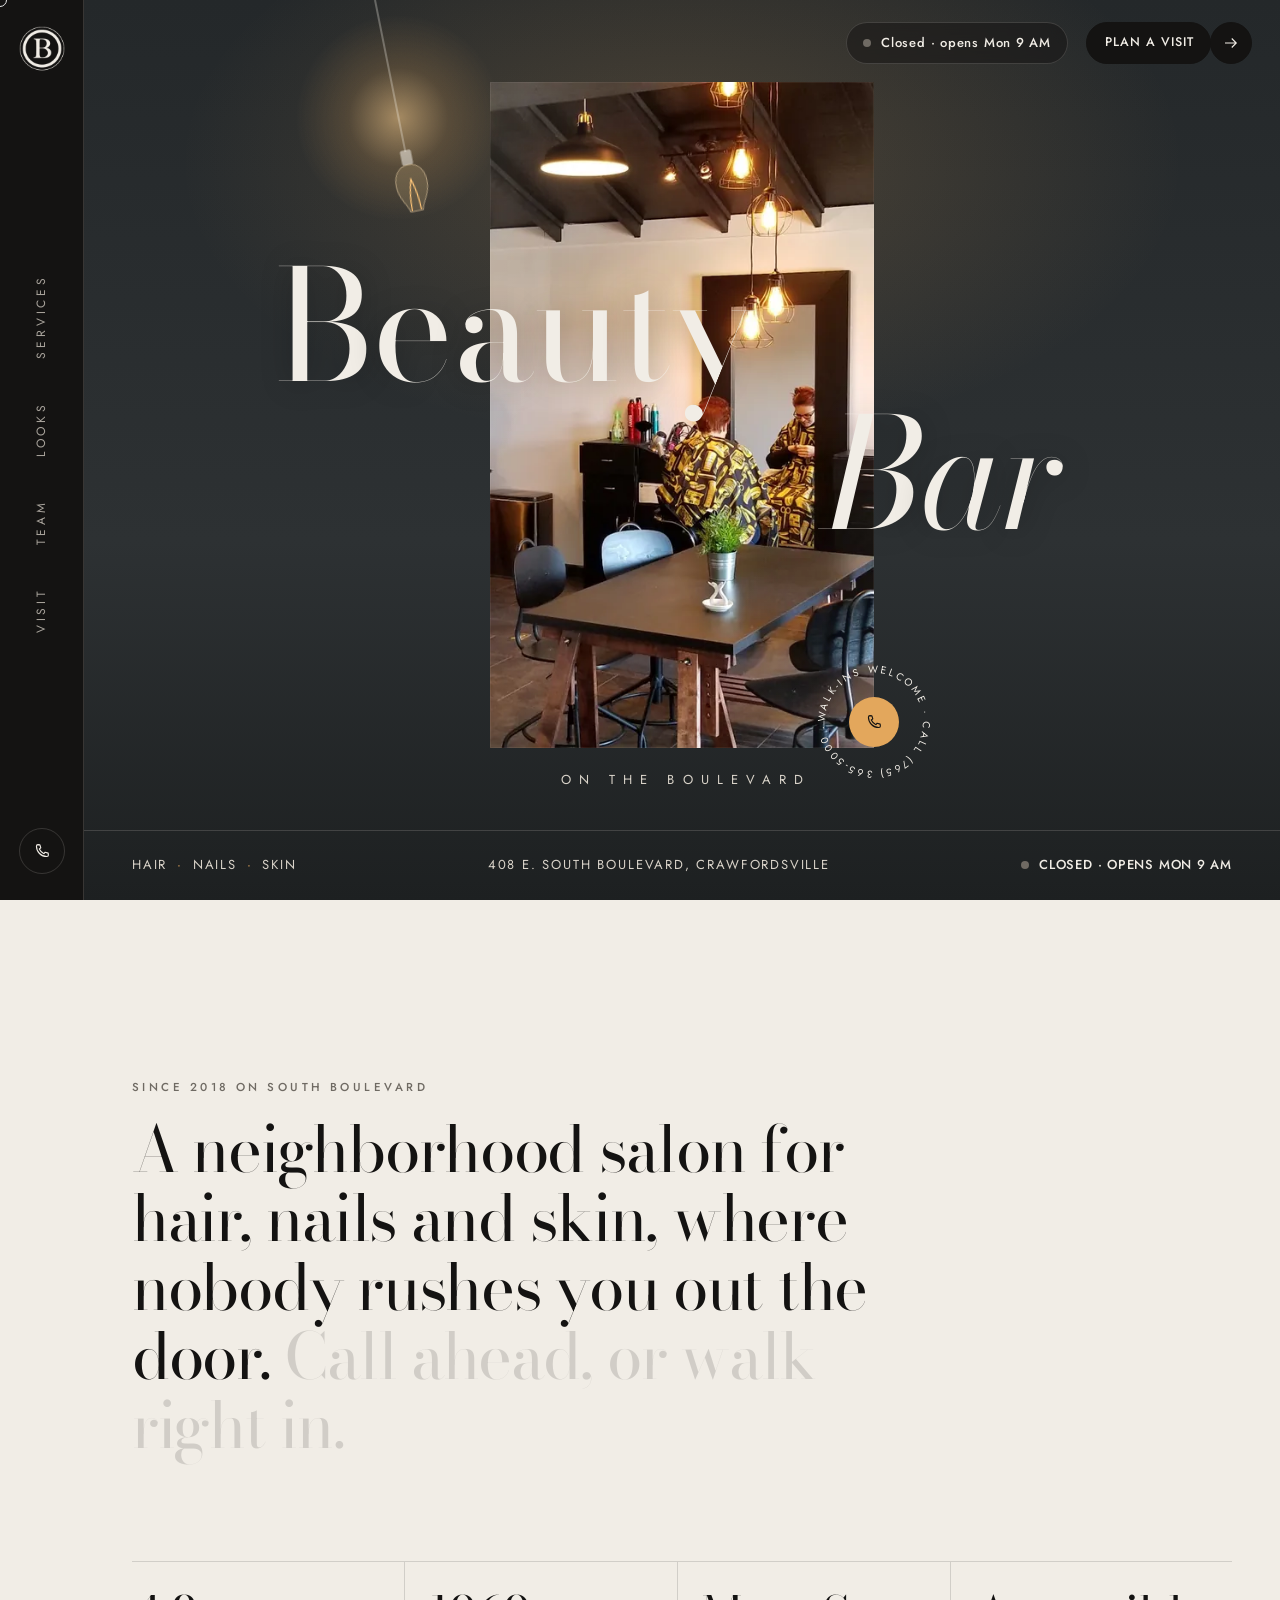
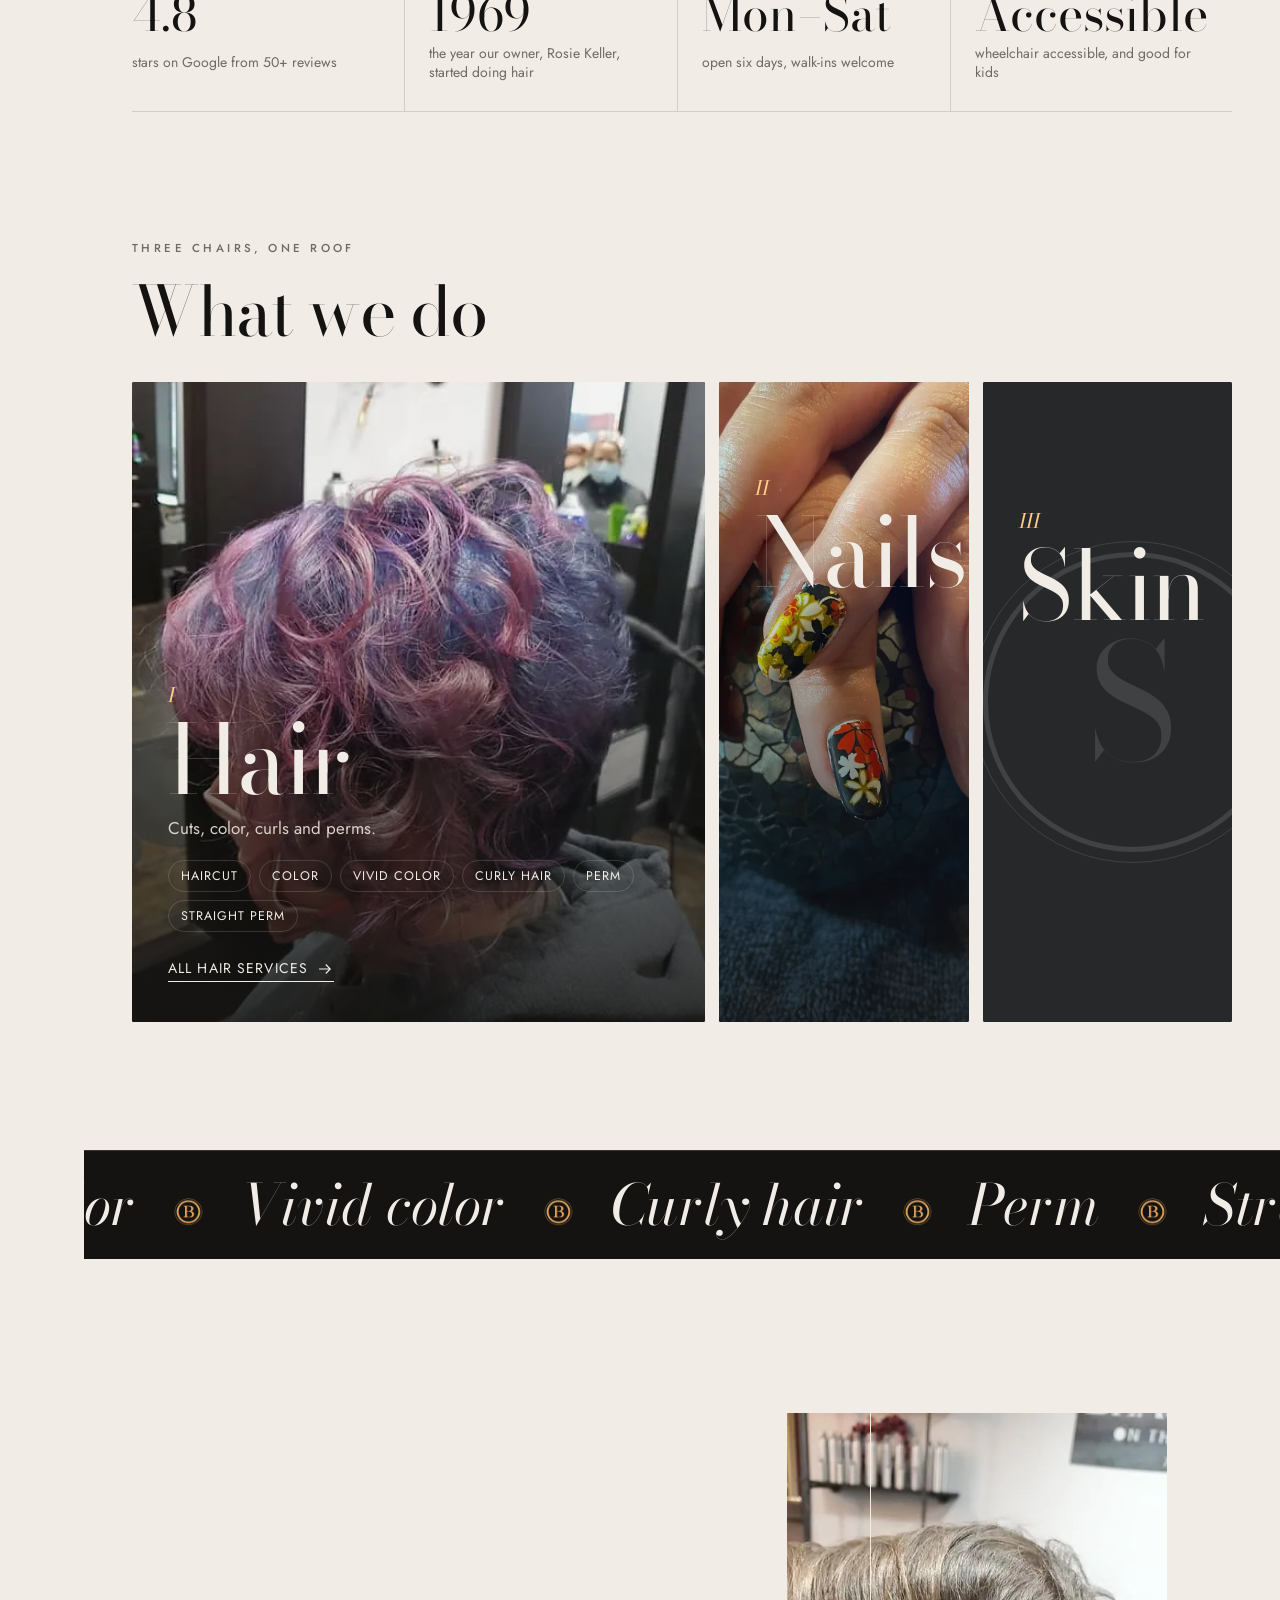
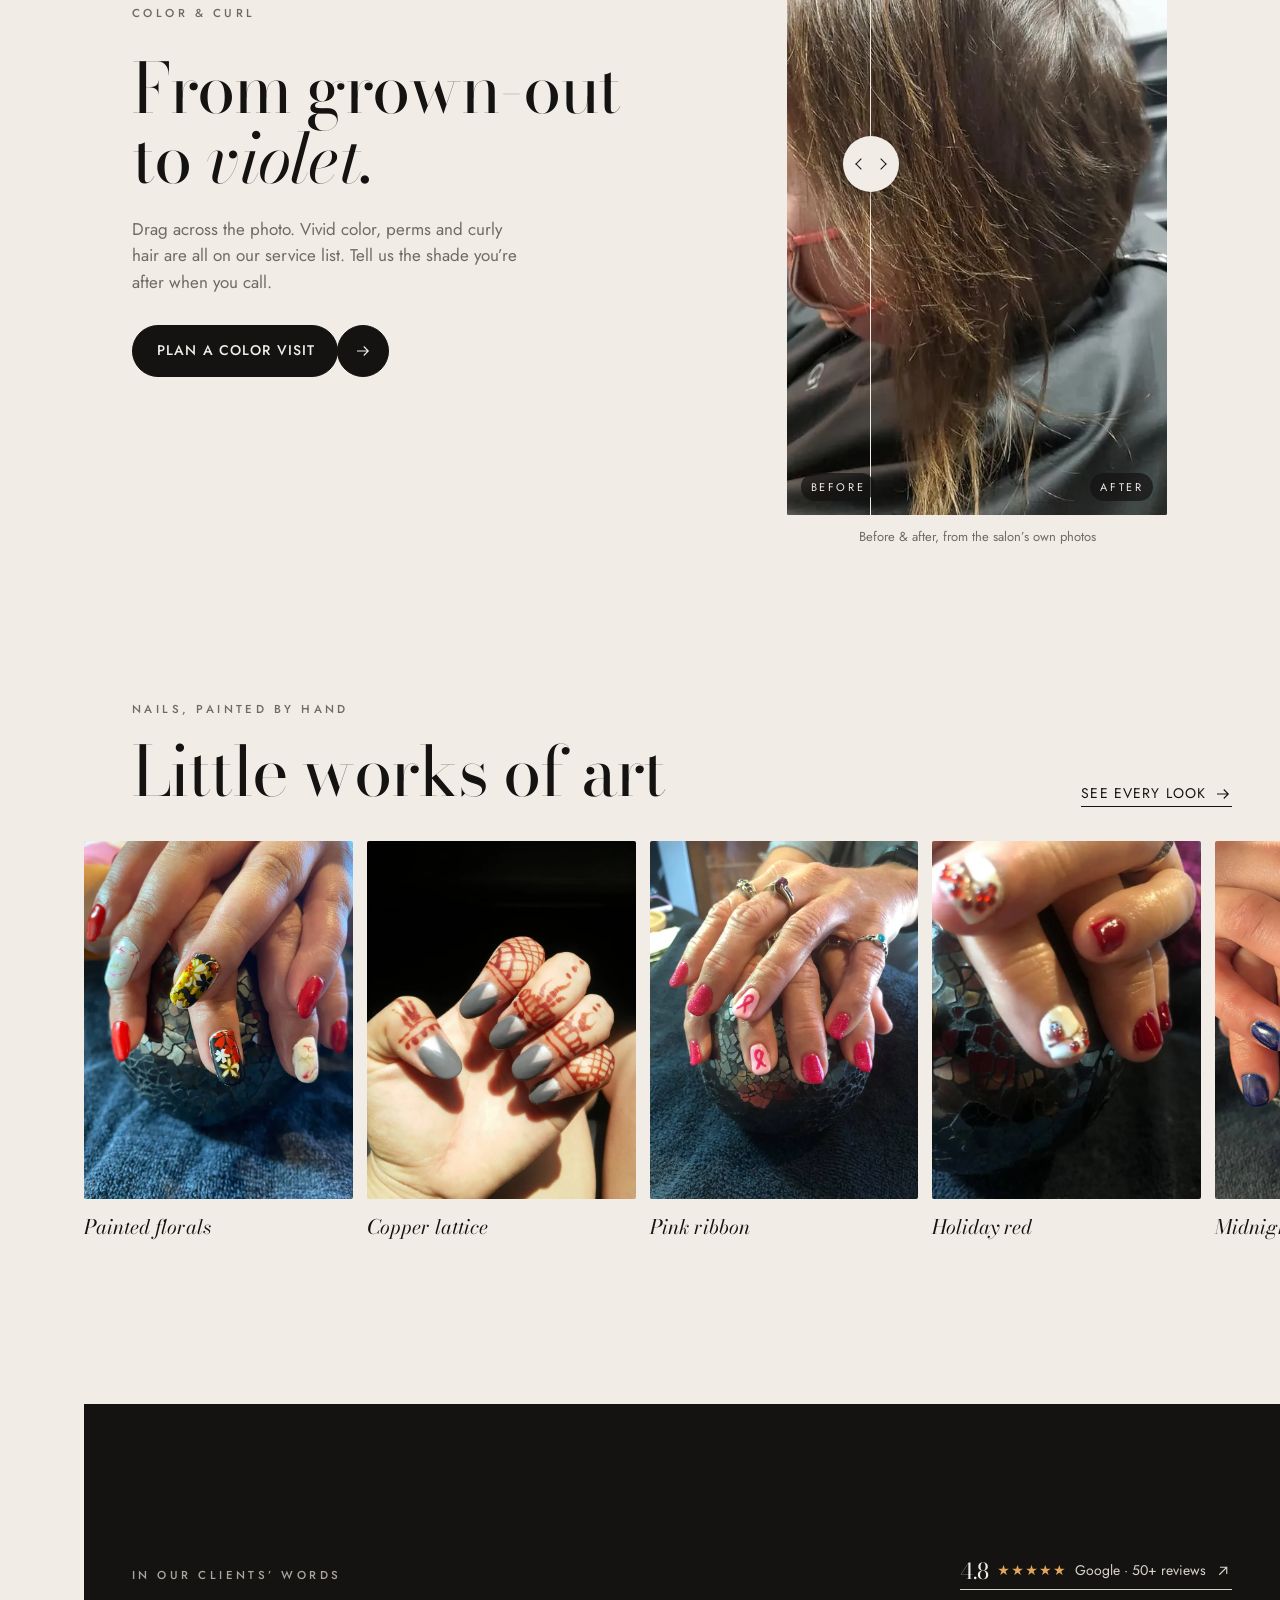
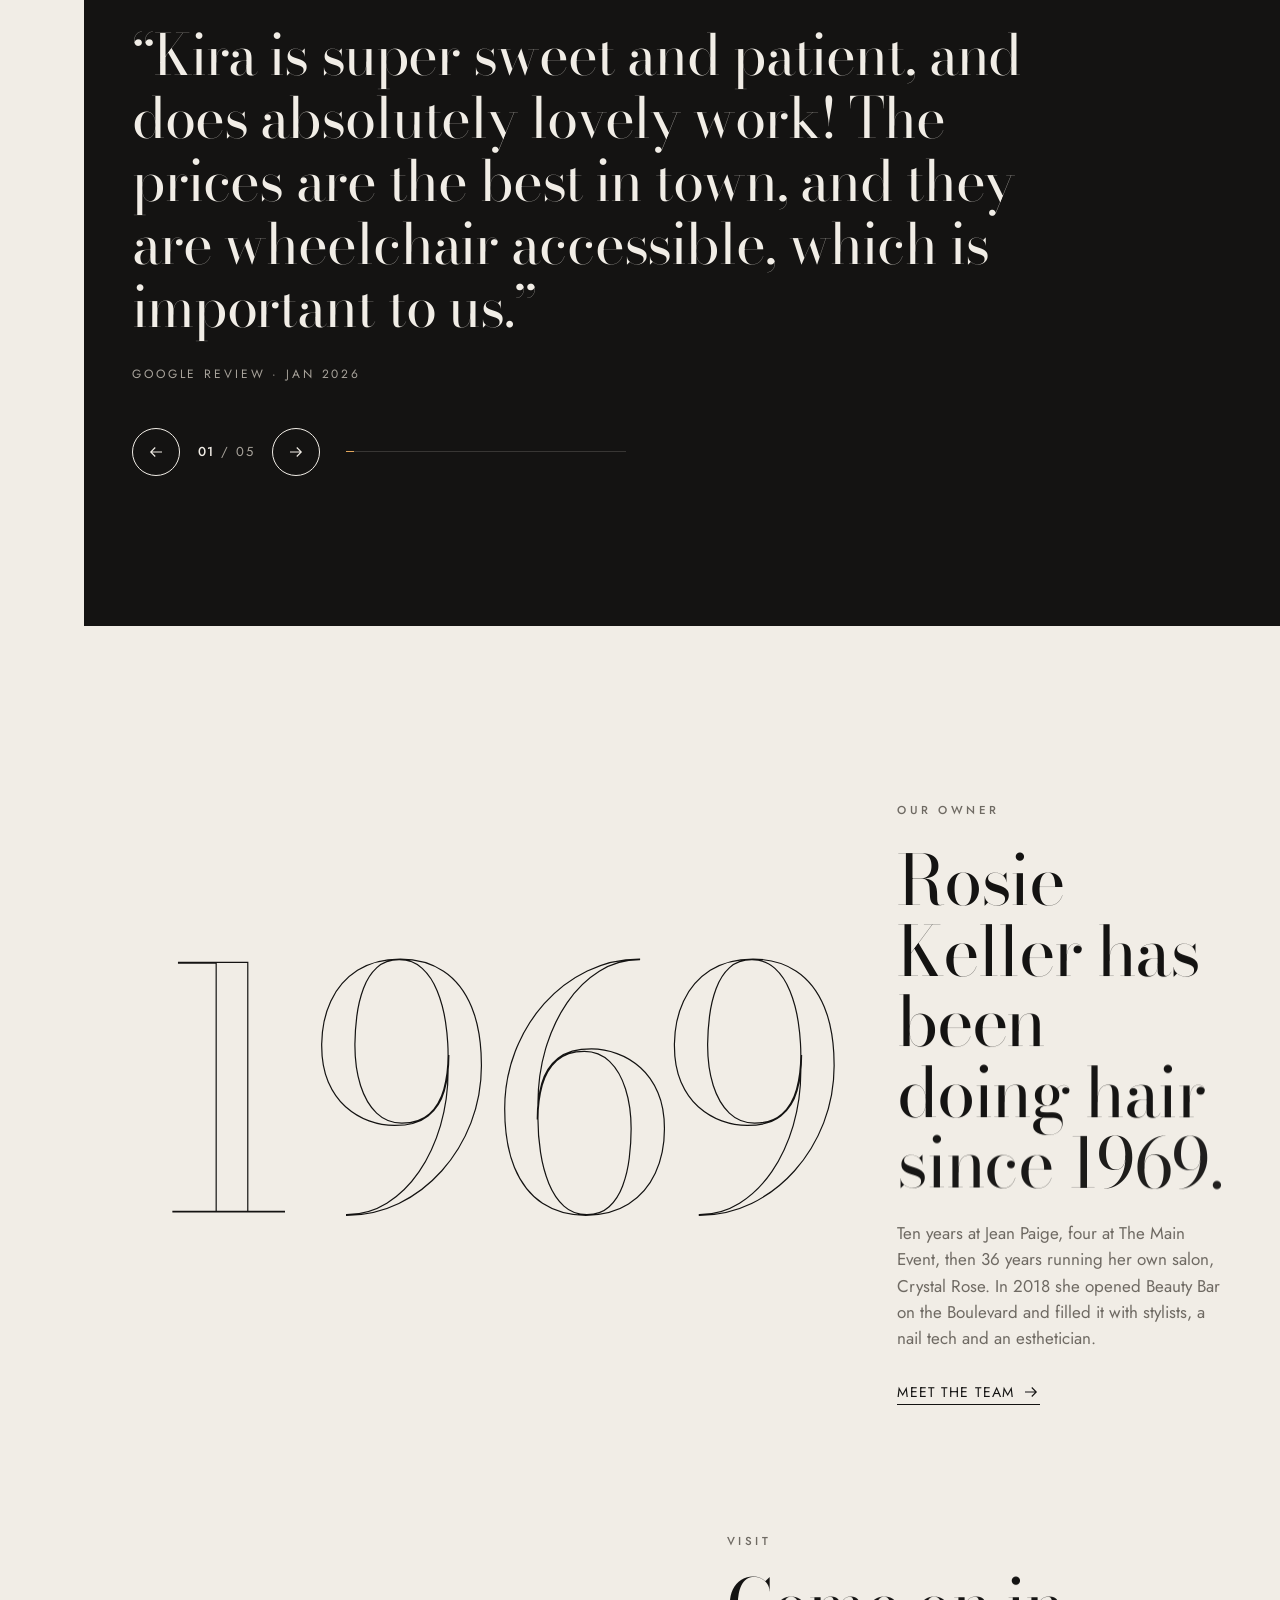
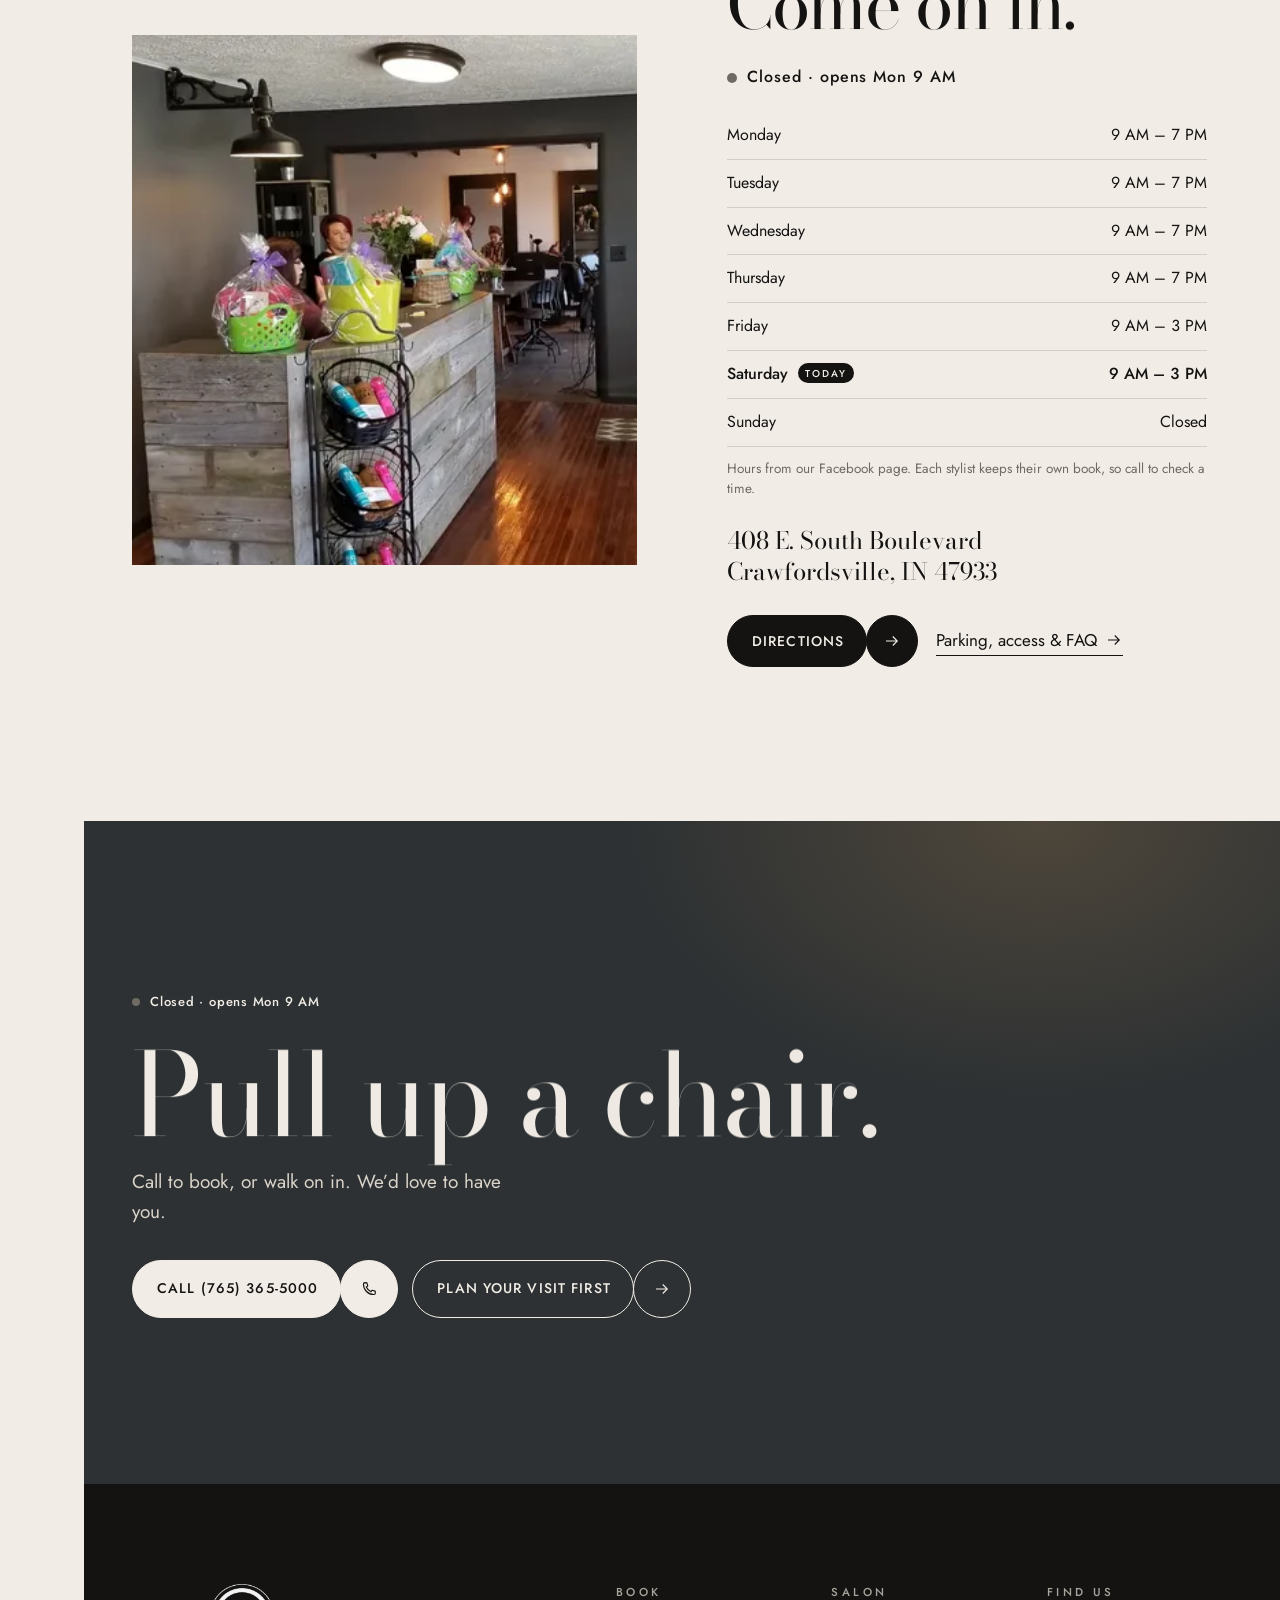
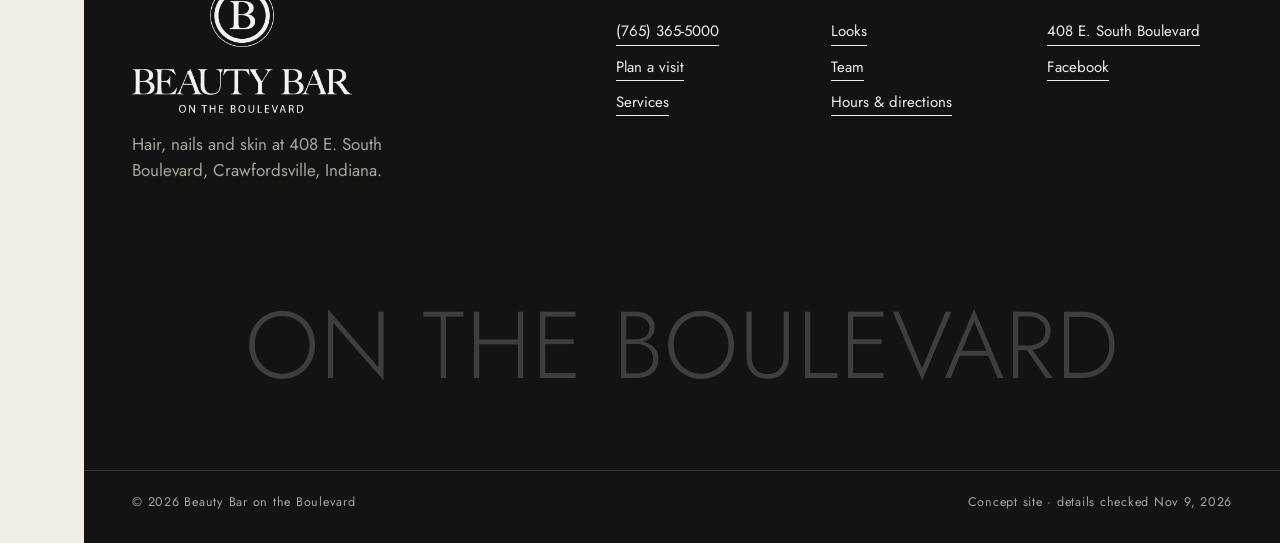
==== commit f9e7a7b8: "Mobile hero: status at top" ====
--- a/index.html
+++ b/index.html
@@ -49,6 +49,7 @@
 
 <section class="hero" data-hero>
   <div class="hero-stage">
+    <span class="status status-inv hero-st" data-status><i></i><span data-status-t>Open Mon–Sat</span></span>
     <div class="lamp" data-lamp aria-hidden="true">
       <svg viewBox="0 0 60 260" class="lamp-svg"><line x1="30" y1="0" x2="30" y2="168" stroke="currentColor" stroke-width="1.2"/><rect x="24" y="166" width="12" height="16" rx="2" fill="currentColor"/><path d="M30 182c-11 0-17 9-17 21 0 14 9 22 10 30h14c1-8 10-16 10-30 0-12-6-21-17-21z" fill="rgba(255,214,150,.16)" stroke="rgba(255,226,180,.55)" stroke-width="1"/><path d="M25 232c0-12 2-24 5-34 3 10 5 22 5 34" fill="none" stroke="#FFC274" stroke-width="1.3"/></svg>
       <span class="lamp-glow"></span>
--- a/assets/css/site.css
+++ b/assets/css/site.css
@@ -564,3 +564,7 @@
 html.dock-hide .card-jump{bottom:calc(18px + env(safe-area-inset-bottom))}
 @media (min-width:1024px){.card-jump{display:none}}
 @media (max-width:599px){.gi figcaption{flex-direction:column;gap:2px}}
+
+.hero-st{position:absolute;top:calc(20px + env(safe-area-inset-top));left:var(--pad);z-index:6;font-size:12px;letter-spacing:.1em;text-transform:uppercase}
+.hero-foot .status{display:none}
+@media (min-width:1024px){.hero-st{display:none}.hero-foot .status{display:inline-flex}}
